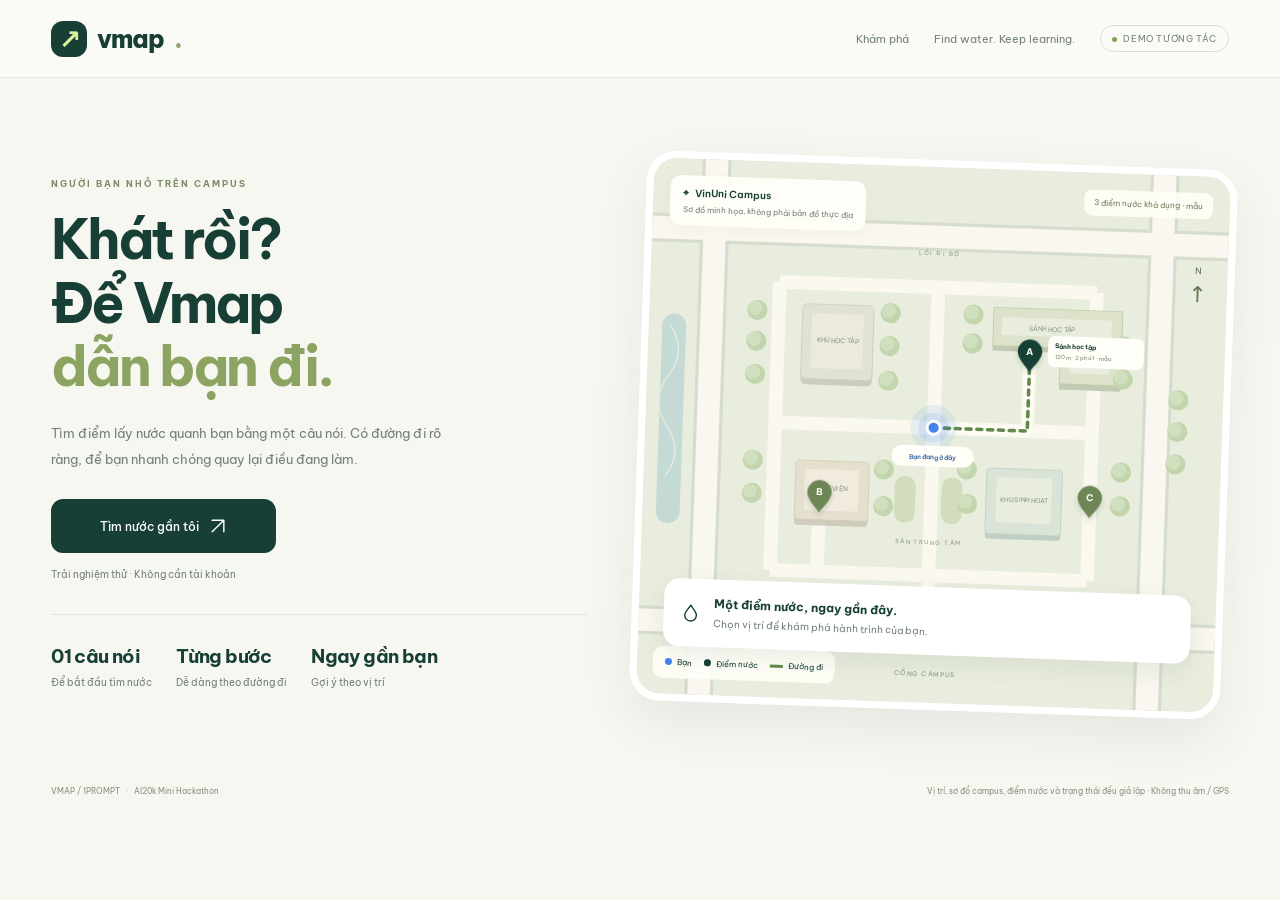
==== codebase/demo.html @ d0c67506 "feat: complete CP2 interactive flow and design principles" ====
<!doctype html>
<html lang="vi">
<head>
  <meta charset="utf-8">
  <meta name="viewport" content="width=device-width,initial-scale=1">
  <meta name="theme-color" content="#163f35">
  <title>Vmap · Một ngụm nước, tiếp hành trình</title>
  <link rel="stylesheet" href="demo.css">
  <script src="demo.js" defer></script>
</head>
<body><div id="app"></div><noscript>Hãy bật JavaScript để trải nghiệm demo Vmap.</noscript></body>
</html>
---- codebase/demo.css ----
@import url('https://fonts.googleapis.com/css2?family=Be+Vietnam+Pro:wght@400;500;600;700;800&display=swap');
:root{--ink:#173f35;--soft:#728078;--lime:#daee9b;--paper:#f6f7f1;--line:#e1e7dc;--blue:#4285ed}*{box-sizing:border-box}body{margin:0;background:var(--paper);color:var(--ink);font-family:'Be Vietnam Pro',system-ui,sans-serif;font-size:13px}button,input,select{font:inherit}button,a,input,select{-webkit-tap-highlight-color:transparent}button{cursor:pointer}button:disabled{cursor:default;opacity:.5}button:focus-visible,a:focus-visible,input:focus-visible,select:focus-visible,[tabindex]:focus-visible{outline:3px solid var(--blue);outline-offset:4px}button{color:inherit}a{color:inherit;text-decoration:none}svg{vertical-align:middle}.icon{width:20px;height:20px;flex-shrink:0}.topbar{height:78px;padding:0 4%;display:flex;align-items:center;justify-content:space-between;border-bottom:1px solid var(--line);background:#fafbf6}.brand{display:flex;align-items:center;gap:10px;font-size:25px;font-weight:800;letter-spacing:-1px}.brand-mark{width:36px;height:36px;border-radius:12px;background:var(--ink);color:var(--lime);display:grid;place-items:center;font-size:27px}.topnav{display:flex;align-items:center;gap:25px;font-size:11px;color:var(--soft)}.topnav a.active{color:var(--ink);font-weight:700}.demo-badge{border:1px solid #d8dfcb;border-radius:30px;padding:7px 11px;font-size:9px;letter-spacing:.6px;white-space:nowrap}.demo-badge:before{content:'';width:5px;height:5px;border-radius:100%;display:inline-block;background:#81a354;margin-right:6px}.page{max-width:1440px;margin:auto;padding:27px 4% 18px}.heading-row{display:flex;justify-content:space-between;align-items:center;margin:0 0 23px;gap:20px}.eyebrow{font-size:9px;letter-spacing:2px;font-weight:700;color:#7b8c66;margin-bottom:9px}h1{font-size:29px;letter-spacing:-1.2px;margin:0 0 8px;line-height:1.3}h2{font-size:20px;letter-spacing:-.6px;margin:0 0 12px}h3{font-size:15px;letter-spacing:-.3px;margin:0 0 7px}p{line-height:1.8}.muted{color:var(--soft)}.small{font-size:11px}.tiny{font-size:10px}.heading-row p{margin:0;color:var(--soft);font-size:11px}.steps{display:flex;align-items:center;gap:9px;font-size:9px;color:#859080}.steps span{display:flex;align-items:center;gap:5px}.steps b{width:23px;height:23px;border-radius:50%;background:#e9eee1;display:grid;place-items:center;font-size:10px}.steps .current{color:var(--ink);font-weight:600}.steps .current b{background:var(--ink);color:var(--lime)}.steps i{width:16px;height:1px;background:#d8dfd0}.workspace{display:grid;grid-template-columns:355px minmax(0,1fr);gap:22px;align-items:start}.sidebar{display:flex;flex-direction:column;gap:14px}.card{border:1px solid var(--line);border-radius:19px;background:white;padding:21px}.kicker{font-size:9px;font-weight:700;letter-spacing:1.1px;color:var(--soft)}.position{display:flex;align-items:center;gap:12px}.position .loc-symbol{width:38px;height:38px;background:#edf3fc;color:var(--blue);border-radius:11px;display:grid;place-items:center}.position strong{display:block;font-size:12px}.position small{display:block;margin-top:5px;color:var(--soft);font-size:10px}.text-button{border:0;background:transparent;padding:5px 0;font-size:11px;text-decoration:underline;text-underline-offset:3px}.position .text-button{margin-left:auto}.button{border:0;background:var(--ink);color:white;border-radius:12px;padding:14px 17px;font-weight:500;font-size:12px;display:flex;justify-content:center;align-items:center;gap:9px;min-height:46px}.button.full{width:100%}.button.lime{background:var(--lime);color:var(--ink)}.button.secondary{background:#edf1e5;color:var(--ink)}.button.outline{background:transparent;color:var(--ink);border:1px solid #dce4d2}.button.danger{background:#f8eee4;color:#875b32}.row{display:flex;align-items:center;gap:10px}.spread{justify-content:space-between}.stack{display:grid;gap:10px}.mt{margin-top:16px}.chips{display:flex;gap:7px;flex-wrap:wrap}.chip{border:1px solid var(--line);border-radius:30px;padding:8px 11px;background:#fff;font-size:10px}.chip.active{background:var(--ink);color:#fff;border-color:var(--ink)}.pill{font-size:9px;padding:6px 8px;border-radius:6px;background:#eff4e5;color:#68804f;white-space:nowrap}.pill.amber{background:#faf0df;color:#9b7236}.search-card{background:var(--ink);color:white;border:0}.search-card .kicker{color:#b2c5b7}.search-card h2{font-size:23px;line-height:1.45;margin:11px 0 8px}.search-card p{color:#c1d0c5;font-size:11px}.query-form{display:flex;background:#fff;border-radius:11px;overflow:hidden;margin-top:17px;padding:4px}.query-form input{width:100%;min-width:0;border:0;padding:9px;color:var(--ink);background:white;font-size:11px}.query-form button{border:0;border-radius:8px;width:36px;background:var(--lime);flex-shrink:0}.mic{width:44px;height:44px;background:var(--lime);color:var(--ink);border:0;border-radius:50%;display:grid;place-items:center;flex-shrink:0}.mic-caption{font-size:10px;color:#e4eddf}.mic-caption small{display:block;margin-top:5px;font-size:9px;color:#afc5b3}.quick-query{border:1px solid #547261;background:transparent;color:#e2eadf;font-size:9px;padding:7px 9px;border-radius:20px}.place-option{display:flex;align-items:center;gap:11px;padding:13px;border:1px solid var(--line);border-radius:12px;background:#fff;width:100%;text-align:left}.place-option.selected{border-color:#6f8b52;background:#f3f7e9}.place-option strong{display:block;font-size:11px}.place-option small{display:block;font-size:9px;color:var(--soft);margin-top:5px}.place-option .radio{width:16px;height:16px;border:1px solid #c4cdbc;border-radius:50%;margin-left:auto;flex-shrink:0}.place-option.selected .radio{border:5px solid var(--ink)}.notice{border-radius:11px;background:#f6f4e9;color:#8b7953;padding:12px;font-size:10px;line-height:1.8}.location-select{width:100%;border:1px solid var(--line);background:#fff;padding:12px;border-radius:10px;color:var(--ink)}.field-label{display:block;font-size:10px;font-weight:600;margin:14px 0 7px}.water-card{padding:15px;border:1px solid var(--line);border-radius:14px;background:white;transition:border-color .2s,transform .2s}.water-card.selected{border:1.5px solid #7f9c62;background:#fcfef7}.water-card:hover{transform:translateY(-1px)}.water-card button.card-open{background:none;border:0;text-align:left;padding:0;width:100%;color:inherit}.water-card h3{font-size:13px;margin-top:10px}.water-card p{font-size:10px;color:var(--soft);margin:6px 0 11px}.water-card .distance{font-size:18px;font-weight:700;letter-spacing:-.5px}.water-card .distance small{font-size:10px;font-weight:400}.water-card .number{height:24px;width:24px;display:grid;place-items:center;border-radius:8px;background:#ecf2df;font-size:11px;font-weight:700}.result-list{display:grid;gap:10px}.back{border:0;background:none;display:flex;gap:6px;align-items:center;padding:0;margin-bottom:15px;font-size:10px}.map-shell{position:sticky;top:20px;height:660px;border:1px solid #dbe2d3;border-radius:21px;background:#e9eddf;overflow:hidden}.map-shell svg.campus-map{height:100%;width:100%;display:block}.campus-map text{font-family:'Be Vietnam Pro',system-ui,sans-serif;pointer-events:none}.map-overlay-top{position:absolute;top:17px;left:17px;right:17px;display:flex;align-items:start;justify-content:space-between;gap:12px;pointer-events:none}.map-label{padding:11px 13px;border-radius:11px;background:#fffef8f5;box-shadow:0 3px 13px #2b472b09;font-size:10px;font-weight:600}.map-label small{display:block;font-size:8px;font-weight:400;color:var(--soft);margin-top:5px}.map-tag{padding:8px 10px;border-radius:8px;background:#fffef8e8;font-size:8px;color:#6d7f5a}.map-bottom{position:absolute;bottom:16px;left:16px;right:16px;display:flex;align-items:end;justify-content:space-between;gap:10px}.legend{display:flex;gap:12px;padding:11px 12px;border-radius:10px;background:#fffef8eb;font-size:8px}.legend i{display:inline-block;height:7px;width:7px;border-radius:50%;background:var(--blue);margin-right:5px}.legend i.green{background:var(--ink)}.legend i.line{width:13px;height:3px;border-radius:0;background:#628946;vertical-align:middle}.map-controls{display:grid;gap:5px}.map-controls button{background:#fffef8;border:0;border-radius:8px;width:35px;height:35px;font-size:19px;box-shadow:0 2px 9px #203c2510}.compass{position:absolute;top:89px;right:20px;font-size:9px;display:grid;gap:4px;place-items:center;color:#657755}.compass span{font-size:22px}.map-tip{position:absolute;bottom:75px;left:50%;transform:translateX(-50%);background:var(--ink);color:white;border-radius:20px;padding:10px 15px;font-size:10px;white-space:nowrap;box-shadow:0 5px 14px #173f3520}.map-pin{cursor:pointer}.map-pin:hover .pin-body,.map-pin:focus .pin-body{fill:#628346}.route-line{stroke-dasharray:7 8;animation:flow 2s linear infinite}@keyframes flow{to{stroke-dashoffset:-30}}.detail-art{height:145px;border-radius:12px;overflow:hidden;background:#e9eddc;margin-bottom:16px}.detail-art svg{width:100%;height:100%}.detail-stats{display:grid;grid-template-columns:1fr 1fr;gap:10px;padding:16px 0;border-bottom:1px solid var(--line);margin-bottom:15px}.detail-stats strong{font-size:24px;letter-spacing:-1px}.detail-stats small{display:block;font-size:9px;color:var(--soft);margin-top:4px}.detail-stats span{font-size:11px;font-weight:400}.info-line{font-size:10px;display:flex;gap:9px;align-items:center;margin:11px 0;color:var(--soft)}.info-line .icon{width:16px;height:16px}.instruction{background:var(--ink);color:white;padding:22px;border-radius:17px;display:flex;align-items:center;gap:14px}.instruction .arrow{font-size:35px;color:var(--lime)}.instruction strong{font-size:17px;display:block;margin-bottom:7px;line-height:1.4}.instruction small{font-size:10px;color:#bfcebc}.progress-bar{height:5px;background:#e6ecdD;border-radius:5px;overflow:hidden;margin:17px 0}.progress-bar div{height:100%;background:#789952;transition:width .4s}.walk-step{display:flex;gap:10px;padding:12px 0;font-size:10px;line-height:1.7;color:var(--soft);border-bottom:1px solid #edf0e7}.walk-step b{display:grid;place-items:center;border-radius:50%;background:#eef2e6;width:23px;height:23px;flex-shrink:0;font-size:10px}.walk-step.active{color:var(--ink);font-weight:600}.walk-step.active b{background:var(--ink);color:var(--lime)}.walk-step.done b{background:#ddeaC9}.success{display:grid;place-items:center;text-align:center;padding:12px 0 20px}.success-icon{width:69px;height:69px;background:#e8f1d3;border-radius:50%;display:grid;place-items:center;font-size:35px;margin:7px 0 18px}.success h2{font-size:24px}.success p{font-size:11px;color:var(--soft);margin:0}.rating{display:flex;gap:8px;justify-content:center;margin:16px 0}.rating button{border:1px solid var(--line);border-radius:9px;background:#fff;width:39px;height:39px;font-size:22px;color:#c3cbb8}.rating button.chosen{background:#f3f6df;color:#839644;border-color:#b8cc85}.footer{display:flex;justify-content:space-between;gap:20px;margin-top:19px;font-size:8px;color:#85917e;line-height:1.8}.hero{display:grid;grid-template-columns:1fr 1.1fr;gap:50px;align-items:center;min-height:660px;padding:28px 0}.hero h1{font-size:clamp(40px,4.3vw,64px);letter-spacing:-2.8px;line-height:1.15;margin:19px 0 22px}.hero h1 em{font-style:normal;color:#8ca361}.hero p{font-size:13px;color:var(--soft);max-width:390px;line-height:2}.hero .button{width:max-content;min-width:225px;padding:17px 23px;margin:27px 0 12px}.hero-map{height:550px;position:relative;transform:rotate(2deg);border-radius:30px;box-shadow:0 20px 50px #263b2815;border:7px solid white;overflow:hidden}.hero-map .map-shell{position:relative;top:0;height:100%;border:0;border-radius:23px}.hero-features{display:flex;gap:24px;margin-top:33px;padding-top:24px;border-top:1px solid var(--line);font-size:10px;line-height:1.8}.hero-features b{display:block;font-size:19px;color:var(--ink);letter-spacing:-.6px}.hero-float{position:absolute;bottom:48px;left:25px;right:25px;background:white;padding:17px;border-radius:16px;box-shadow:0 8px 25px #163f3515;display:flex;align-items:center;gap:13px}.hero-float strong{font-size:12px;display:block}.hero-float small{display:block;font-size:10px;color:var(--soft);margin-top:6px}.toast{position:fixed;bottom:25px;left:50%;transform:translateX(-50%);z-index:100;background:var(--ink);color:#fff;padding:14px 20px;box-shadow:0 8px 30px #163f3525;border-radius:13px;font-size:11px;max-width:90vw;text-align:center;line-height:1.7}.dialog-shade{position:fixed;inset:0;background:#142f2870;backdrop-filter:blur(5px);z-index:50;display:grid;place-items:center;padding:20px}.dialog{background:var(--paper);border-radius:24px;padding:29px;width:min(430px,100%);text-align:center;box-shadow:0 25px 90px #15332f30}.dialog .close{border:0;background:#e9ede2;border-radius:50%;width:29px;height:29px;float:right}.voice-orb{width:82px;height:82px;border-radius:50%;background:var(--ink);color:var(--lime);display:grid;place-items:center;margin:20px auto;box-shadow:0 0 0 12px #e7edda}.voice-orb .icon{width:29px;height:29px}.wave{height:32px;display:flex;gap:5px;align-items:center;justify-content:center;margin:22px 0}.wave i{height:12px;width:4px;border-radius:4px;background:#7f9b53;animation:wave .8s alternate infinite}.wave i:nth-child(2n){animation-delay:-.35s;height:25px}.wave i:nth-child(3n){animation-delay:-.6s;height:19px}@keyframes wave{to{height:6px}}.dialog p{font-size:12px;color:var(--soft)}.dialog-actions{display:grid;gap:9px;margin-top:21px}.loading{display:grid;place-items:center;min-height:250px;text-align:center}.spinner{width:32px;height:32px;border:3px solid #dfe8d4;border-top-color:var(--ink);border-radius:50%;animation:spin .7s linear infinite;margin:0 auto 20px}@keyframes spin{to{transform:rotate(360deg)}}.report-label{display:flex;gap:9px;align-items:center;padding:13px;border:1px solid var(--line);border-radius:10px;font-size:11px;text-align:left;background:white}.report-label input{accent-color:var(--ink)}
@media(min-width:1550px){.page{padding-top:38px}.map-shell{height:720px}.hero{min-height:730px}.hero-map{height:610px}}
@media(max-width:1000px){.workspace{grid-template-columns:310px minmax(0,1fr);gap:15px}.steps{display:none}.topnav{gap:15px}.map-tag{display:none}.hero{gap:25px}.hero h1{font-size:43px}.hero-features{gap:15px}.legend{gap:7px;font-size:7px}}
@media(max-width:700px){.topbar{height:65px;padding:0 18px}.brand{font-size:23px}.brand-mark{width:32px;height:32px}.topnav{gap:10px}.topnav .desktop{display:none}.topnav a{font-size:10px}.demo-badge{font-size:8px;padding:6px 8px}.page{padding:23px 16px 16px}.heading-row{margin-bottom:17px}.heading-row h1{font-size:25px}.heading-row p{font-size:10px}.heading-row .eyebrow{font-size:8px}.workspace{display:flex;flex-direction:column;gap:16px}.sidebar{width:100%;order:2;gap:13px}.map-shell{position:relative;top:0;width:100%;height:340px;order:1;border-radius:17px}.screen-location .map-shell{height:320px}.screen-search .map-shell{height:310px}.screen-results .map-shell{height:310px}.screen-navigate .map-shell{height:350px}.card{padding:19px;border-radius:16px}.map-overlay-top{top:12px;left:12px;right:12px}.map-label{font-size:9px;padding:9px 11px}.map-label small{font-size:7px}.map-bottom{left:12px;right:12px;bottom:12px}.map-controls{display:flex}.map-controls button{height:30px;width:30px;font-size:17px}.legend{font-size:7px;gap:8px;padding:9px}.compass{top:72px;right:16px}.map-tip{font-size:9px;bottom:53px;max-width:95%;white-space:normal;text-align:center;width:max-content}.footer{display:block;font-size:8px}.footer span{display:block;margin-top:7px}.hero{display:flex;flex-direction:column;gap:20px;min-height:0;padding:9px 0}.hero-copy{width:100%}.hero h1{font-size:44px;letter-spacing:-2px;margin:14px 0 17px}.hero p{font-size:12px;margin-bottom:10px}.hero .button{width:100%;margin:21px 0 10px}.hero-features{margin-top:20px;padding-top:17px;justify-content:space-between}.hero-features b{font-size:17px}.hero-map{width:100%;height:360px;transform:none;border-width:5px;border-radius:22px;margin-top:12px}.hero-float{bottom:49px;left:15px;right:15px;padding:13px}.hero-float strong{font-size:11px}.hero-float small{font-size:9px}.detail-art{height:170px}.toast{bottom:15px;width:max-content}.instruction{padding:19px}.dialog{padding:23px}.result-list{gap:12px}.water-card{padding:17px}}
@media(prefers-reduced-motion:reduce){*,*::before,*::after{animation:none!important;scroll-behavior:auto!important;transition:none!important}}
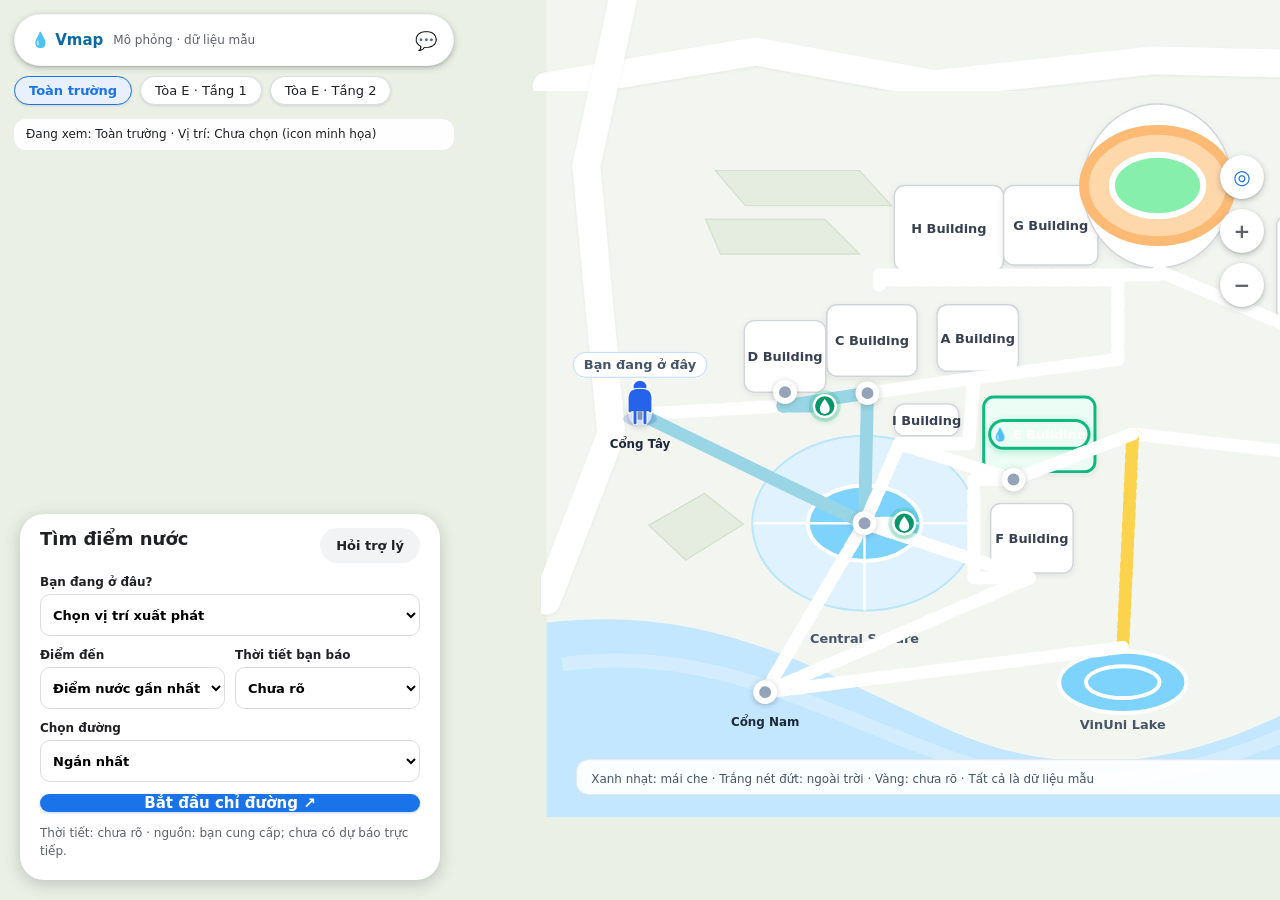
==== commit f365ed57: "feat: connect Vmap agent to 9router live provider" ====
--- a/codebase/demo.html
+++ b/codebase/demo.html
@@ -5,8 +5,10 @@
   <meta name="viewport" content="width=device-width,initial-scale=1">
   <meta name="theme-color" content="#163f35">
   <title>Vmap · Một ngụm nước, tiếp hành trình</title>
-  <link rel="stylesheet" href="demo.css">
-  <script src="demo.js" defer></script>
+  <link rel="stylesheet" href="campus.css">
+  <script src="navigation.js" defer></script>
+  <script src="campus-map.js" defer></script>
+  <script src="campus-app.js" defer></script>
 </head>
 <body><div id="app"></div><noscript>Hãy bật JavaScript để trải nghiệm demo Vmap.</noscript></body>
 </html>
--- a/codebase/campus.css
+++ b/codebase/campus.css
@@ -0,0 +1,720 @@
+/* Google Maps Style UI for Vmap */
+:root {
+  --g-blue: #1a73e8;
+  --g-blue-hover: #174ea6;
+  --g-blue-light: #e8f0fe;
+  --g-green: #137333;
+  --g-green-light: #e6f4ea;
+  --g-red: #ea4335;
+  --g-yellow: #fbbc04;
+  --g-surface: #ffffff;
+  --g-text: #202124;
+  --g-muted: #5f6368;
+  --g-border: #dadce0;
+  --g-shadow: 0 2px 6px rgba(60,64,67,0.3), 0 1px 2px rgba(60,64,67,0.15);
+  --g-shadow-lg: 0 4px 16px rgba(60,64,67,0.25);
+  font-family: 'Google Sans', Roboto, system-ui, -apple-system, sans-serif;
+  color: var(--g-text);
+  -webkit-font-smoothing: antialiased;
+}
+
+* {
+  box-sizing: border-box;
+  margin: 0;
+  padding: 0;
+}
+
+body {
+  height: 100vh;
+  width: 100vw;
+  overflow: hidden;
+  background: #eaf0e6;
+}
+
+button, input, select {
+  font: inherit;
+}
+
+button {
+  cursor: pointer;
+}
+
+button:focus-visible, input:focus-visible, select:focus-visible, [tabindex]:focus-visible {
+  outline: 2px solid var(--g-blue);
+  outline-offset: 2px;
+}
+
+/* APP CONTAINER */
+.gmaps-container {
+  position: relative;
+  width: 100vw;
+  height: 100vh;
+  overflow: hidden;
+}
+
+/* MAP VIEWPORT */
+.gmaps-viewport {
+  width: 100%;
+  height: 100%;
+  overflow: auto;
+  touch-action: pan-x pan-y;
+  scrollbar-width: none;
+  display: flex;
+  align-items: center;
+  justify-content: center;
+}
+
+.gmaps-viewport::-webkit-scrollbar {
+  display: none;
+}
+
+.map-canvas {
+  width: 100%;
+  height: 100%;
+  min-width: 100%;
+  min-height: 100%;
+  display: flex;
+  align-items: center;
+  justify-content: center;
+}
+
+.campus-map {
+  width: 100%;
+  height: 100%;
+  max-width: 100%;
+  max-height: 100%;
+  object-fit: contain;
+  display: block;
+}
+
+/* TOP FLOATING SEARCH & CHIPS BAR (GOOGLE MAPS STYLE) */
+.gmaps-top-overlay {
+  position: absolute;
+  top: 14px;
+  left: 14px;
+  right: 14px;
+  max-width: 440px;
+  display: flex;
+  flex-direction: column;
+  gap: 10px;
+  z-index: 25;
+  pointer-events: none;
+}
+
+.gmaps-top-overlay > * {
+  pointer-events: auto;
+}
+
+/* SEARCH BAR */
+.gmaps-search-bar {
+  background: var(--g-surface);
+  border-radius: 28px;
+  height: 52px;
+  display: flex;
+  align-items: center;
+  padding: 0 8px 0 16px;
+  box-shadow: var(--g-shadow);
+  border: 1px solid rgba(0,0,0,0.04);
+  gap: 10px;
+}
+
+.search-brand {
+  display: flex;
+  align-items: center;
+  gap: 6px;
+  font-weight: 700;
+  font-size: 15px;
+  color: #0b69a3;
+  flex-shrink: 0;
+}
+
+.search-select-wrap {
+  flex: 1;
+  position: relative;
+}
+
+.search-select {
+  width: 100%;
+  border: none;
+  background: transparent;
+  font-size: 14px;
+  font-weight: 500;
+  color: var(--g-text);
+  outline: none;
+  cursor: pointer;
+  padding-right: 18px;
+  text-overflow: ellipsis;
+  white-space: nowrap;
+  overflow: hidden;
+}
+
+.search-icon-btn {
+  width: 38px;
+  height: 38px;
+  border-radius: 50%;
+  border: none;
+  background: transparent;
+  display: grid;
+  place-items: center;
+  font-size: 18px;
+  color: var(--g-muted);
+  transition: background 0.15s;
+  flex-shrink: 0;
+}
+
+.search-icon-btn:hover {
+  background: #f1f3f4;
+}
+
+.search-icon-btn.active {
+  background: var(--g-blue-light);
+  color: var(--g-blue);
+}
+
+/* CHIPS BAR (PILLS) */
+.gmaps-chips-bar {
+  display: flex;
+  gap: 8px;
+  overflow-x: auto;
+  scrollbar-width: none;
+  padding-bottom: 4px;
+}
+
+.gmaps-chips-bar::-webkit-scrollbar {
+  display: none;
+}
+
+.g-chip {
+  background: var(--g-surface);
+  border: 1px solid var(--g-border);
+  border-radius: 20px;
+  padding: 6px 14px;
+  font-size: 13px;
+  font-weight: 500;
+  color: var(--g-text);
+  box-shadow: 0 1px 3px rgba(60,64,67,0.15);
+  white-space: nowrap;
+  display: flex;
+  align-items: center;
+  gap: 6px;
+  transition: all 0.15s;
+}
+
+.g-chip:hover {
+  background: #f8f9fa;
+}
+
+.g-chip.active {
+  background: var(--g-blue-light);
+  border-color: var(--g-blue);
+  color: var(--g-blue);
+  font-weight: 600;
+}
+
+.g-chip.warning {
+  color: #b06000;
+}
+
+.g-chip.warning:hover {
+  background: #fef7e0;
+}
+
+/* TURN-BY-TURN GREEN NAVIGATION BANNER (GOOGLE MAPS) */
+.gmaps-nav-banner {
+  position: absolute;
+  top: 14px;
+  left: 14px;
+  right: 14px;
+  max-width: 500px;
+  background: var(--g-green);
+  color: #ffffff;
+  border-radius: 18px;
+  box-shadow: var(--g-shadow-lg);
+  padding: 16px 18px;
+  display: flex;
+  align-items: center;
+  gap: 14px;
+  z-index: 30;
+  animation: slideDown 0.25s ease-out;
+}
+
+@keyframes slideDown {
+  from { transform: translateY(-20px); opacity: 0; }
+  to { transform: translateY(0); opacity: 1; }
+}
+
+.nav-banner-icon {
+  font-size: 28px;
+  width: 44px;
+  height: 44px;
+  background: rgba(255,255,255,0.15);
+  border-radius: 50%;
+  display: grid;
+  place-items: center;
+  flex-shrink: 0;
+}
+
+.nav-banner-info {
+  flex: 1;
+}
+
+.nav-banner-step {
+  font-size: 11px;
+  text-transform: uppercase;
+  letter-spacing: 0.8px;
+  opacity: 0.9;
+  font-weight: 600;
+}
+
+.nav-banner-text {
+  font-size: 15px;
+  font-weight: 700;
+  line-height: 1.35;
+  margin-top: 2px;
+}
+
+.nav-banner-close {
+  background: rgba(255,255,255,0.2);
+  border: none;
+  color: #ffffff;
+  width: 32px;
+  height: 32px;
+  border-radius: 50%;
+  display: grid;
+  place-items: center;
+  font-size: 14px;
+  flex-shrink: 0;
+}
+
+.nav-banner-close:hover {
+  background: rgba(255,255,255,0.3);
+}
+
+/* FLOATING ACTION BUTTONS (RIGHT SIDE) */
+.gmaps-fabs {
+  position: absolute;
+  right: 16px;
+  bottom: 120px;
+  display: flex;
+  flex-direction: column;
+  gap: 10px;
+  z-index: 20;
+}
+
+.g-fab {
+  width: 44px;
+  height: 44px;
+  border-radius: 50%;
+  background: var(--g-surface);
+  border: none;
+  box-shadow: var(--g-shadow);
+  color: var(--g-muted);
+  font-size: 20px;
+  font-weight: 600;
+  display: grid;
+  place-items: center;
+  transition: background 0.15s, transform 0.1s;
+}
+
+.g-fab:hover {
+  background: #f8f9fa;
+  color: var(--g-text);
+  transform: scale(1.05);
+}
+
+.g-fab.primary {
+  color: var(--g-blue);
+}
+
+/* GOOGLE MAPS BOTTOM SHEET / INFO CARD */
+.gmaps-bottom-sheet {
+  position: absolute;
+  bottom: 0;
+  left: 0;
+  right: 0;
+  background: var(--g-surface);
+  border-radius: 24px 24px 0 0;
+  box-shadow: 0 -2px 14px rgba(60,64,67,0.18);
+  padding: 14px 20px 20px;
+  z-index: 25;
+  max-width: 500px;
+  margin: 0 auto;
+  transition: transform 0.25s ease;
+}
+
+.sheet-handle {
+  width: 36px;
+  height: 4px;
+  background: #dadce0;
+  border-radius: 2px;
+  margin: 0 auto 12px;
+}
+
+.sheet-content {
+  display: flex;
+  flex-direction: column;
+  gap: 12px;
+}
+
+.place-title-row {
+  display: flex;
+  justify-content: space-between;
+  align-items: flex-start;
+}
+
+.place-name {
+  font-size: 18px;
+  font-weight: 700;
+  color: var(--g-text);
+}
+
+.place-meta {
+  font-size: 13px;
+  color: var(--g-muted);
+  margin-top: 3px;
+  display: flex;
+  align-items: center;
+  gap: 6px;
+}
+
+.place-badge-green {
+  color: var(--g-green);
+  font-weight: 600;
+}
+
+.place-tags {
+  display: flex;
+  gap: 6px;
+  flex-wrap: wrap;
+}
+
+.place-tag {
+  background: #f1f3f4;
+  color: var(--g-muted);
+  font-size: 12px;
+  font-weight: 500;
+  padding: 4px 10px;
+  border-radius: 14px;
+}
+
+/* BUTTONS */
+.g-btn-row {
+  display: flex;
+  gap: 10px;
+  align-items: center;
+}
+
+.g-primary-btn {
+  flex: 1;
+  height: 48px;
+  background: var(--g-blue);
+  color: #ffffff;
+  border: none;
+  border-radius: 24px;
+  font-size: 15px;
+  font-weight: 600;
+  display: flex;
+  align-items: center;
+  justify-content: center;
+  gap: 8px;
+  box-shadow: 0 1px 3px rgba(26,115,232,0.3);
+  transition: background 0.15s, transform 0.1s;
+}
+
+.g-primary-btn:hover:not(:disabled) {
+  background: var(--g-blue-hover);
+}
+
+.g-primary-btn:active:not(:disabled) {
+  transform: scale(0.99);
+}
+
+.g-primary-btn:disabled {
+  background: #dadce0;
+  color: #80868b;
+  cursor: not-allowed;
+  box-shadow: none;
+}
+
+.g-primary-btn.navigating {
+  background: var(--g-green);
+}
+
+.g-primary-btn.navigating:hover:not(:disabled) {
+  background: #0d5224;
+}
+
+.g-icon-circle-btn {
+  width: 48px;
+  height: 48px;
+  border-radius: 50%;
+  border: 1px solid var(--g-border);
+  background: #ffffff;
+  color: var(--g-blue);
+  font-size: 20px;
+  display: grid;
+  place-items: center;
+  flex-shrink: 0;
+  transition: background 0.15s;
+}
+
+.g-icon-circle-btn:hover {
+  background: var(--g-blue-light);
+}
+
+.g-secondary-btn {
+  padding: 10px 16px;
+  background: #f1f3f4;
+  border: none;
+  border-radius: 18px;
+  font-size: 13px;
+  font-weight: 600;
+  color: var(--g-text);
+  transition: background 0.15s;
+}
+
+.g-secondary-btn:hover {
+  background: #e8eaed;
+}
+
+/* NAVIGATION PROGRESS */
+.g-progress-bar {
+  height: 4px;
+  background: #e8eaed;
+  border-radius: 2px;
+  overflow: hidden;
+  margin-top: 4px;
+}
+
+.g-progress-bar span {
+  display: block;
+  height: 100%;
+  background: var(--g-green);
+  transition: width 0.3s ease;
+}
+
+/* AI ASSISTANT / VOICE CHAT MODAL (GOOGLE ASSISTANT STYLE) */
+.assistant-backdrop {
+  position: absolute;
+  inset: 0;
+  background: rgba(32,33,36,0.4);
+  backdrop-filter: blur(4px);
+  -webkit-backdrop-filter: blur(4px);
+  z-index: 40;
+  display: flex;
+  align-items: flex-end;
+  justify-content: center;
+  animation: fadeIn 0.2s ease;
+}
+
+@keyframes fadeIn {
+  from { opacity: 0; }
+  to { opacity: 1; }
+}
+
+.assistant-drawer {
+  background: #ffffff;
+  width: 100%;
+  max-width: 520px;
+  border-radius: 28px 28px 0 0;
+  padding: 20px;
+  box-shadow: 0 -4px 24px rgba(0,0,0,0.2);
+  display: flex;
+  flex-direction: column;
+  gap: 14px;
+  max-height: 85vh;
+  overflow-y: auto;
+  animation: slideUp 0.25s cubic-bezier(0.16, 1, 0.3, 1);
+}
+
+@keyframes slideUp {
+  from { transform: translateY(100%); }
+  to { transform: translateY(0); }
+}
+
+.assistant-header {
+  display: flex;
+  align-items: center;
+  justify-content: space-between;
+}
+
+.assistant-logo {
+  display: flex;
+  align-items: center;
+  gap: 8px;
+  font-weight: 700;
+  font-size: 16px;
+  color: var(--g-text);
+}
+
+.assistant-dots {
+  display: flex;
+  gap: 4px;
+}
+
+.assistant-dots span {
+  width: 8px;
+  height: 8px;
+  border-radius: 50%;
+}
+.dot-b { background: #4285F4; }
+.dot-r { background: #EA4335; }
+.dot-y { background: #FBBC05; }
+.dot-g { background: #34A853; }
+
+.assistant-close-btn {
+  background: transparent;
+  border: none;
+  font-size: 20px;
+  color: var(--g-muted);
+  width: 32px;
+  height: 32px;
+  border-radius: 50%;
+  display: grid;
+  place-items: center;
+}
+
+.assistant-close-btn:hover {
+  background: #f1f3f4;
+}
+
+.assistant-dialog-body {
+  display: flex;
+  flex-direction: column;
+  gap: 12px;
+}
+
+.assistant-bubble {
+  background: #f8f9fa;
+  border-radius: 18px;
+  padding: 14px 16px;
+  font-size: 14px;
+  line-height: 1.5;
+  color: var(--g-text);
+  border: 1px solid #edf0f2;
+}
+
+.assistant-bubble.user {
+  background: var(--g-blue-light);
+  color: var(--g-blue-hover);
+  align-self: flex-end;
+  border-radius: 18px 18px 4px 18px;
+  font-weight: 500;
+}
+
+.assistant-form {
+  display: flex;
+  gap: 8px;
+  margin-top: 4px;
+}
+
+.assistant-input {
+  flex: 1;
+  height: 46px;
+  border: 1px solid var(--g-border);
+  border-radius: 24px;
+  padding: 0 16px;
+  font-size: 14px;
+  outline: none;
+}
+
+.assistant-input:focus {
+  border-color: var(--g-blue);
+  box-shadow: 0 0 0 2px var(--g-blue-light);
+}
+
+.assistant-submit-btn {
+  height: 46px;
+  padding: 0 20px;
+  background: var(--g-blue);
+  color: #ffffff;
+  border: none;
+  border-radius: 24px;
+  font-weight: 600;
+  font-size: 14px;
+}
+
+.assistant-suggestions {
+  display: flex;
+  gap: 8px;
+  flex-wrap: wrap;
+}
+
+.sugg-chip {
+  background: #ffffff;
+  border: 1px solid var(--g-border);
+  border-radius: 16px;
+  padding: 6px 12px;
+  font-size: 12px;
+  color: var(--g-text);
+  font-weight: 500;
+}
+
+.sugg-chip:hover {
+  background: #f1f3f4;
+  border-color: #c6c9cc;
+}
+
+.status-alert {
+  font-size: 13px;
+  color: #b06000;
+  background: #fef7e0;
+  padding: 10px 14px;
+  border-radius: 12px;
+  line-height: 1.4;
+}
+
+.hidden {
+  display: none !important;
+}
+
+/* Route controls keep the map visible on narrow screens. */
+.gmaps-container { height: 100dvh; }
+.gmaps-viewport { display: block; }
+.map-canvas { display: block; }
+.gmaps-bottom-sheet { max-height: 58dvh; overflow-y: auto; overscroll-behavior: contain; }
+.gmaps-fabs { bottom: auto; top: 155px; }
+.simulation-label, .provider-label, .weather-source, .control-help, .route-evidence { font-size: 12px; line-height: 1.5; color: var(--g-muted); }
+.simulation-label { flex: 1; }
+.view-caption { background: #ffffffed; padding: 7px 12px; border-radius: 12px; font-size: 12px; line-height: 1.4; }
+.field-label { display: flex; flex-direction: column; gap: 5px; font-size: 12px; font-weight: 600; }
+.trip-select { width: 100%; min-width: 0; min-height: 42px; padding: 8px; border: 1px solid var(--g-border); border-radius: 10px; background: #fff; font-size: 13px; }
+.trip-grid { display: grid; grid-template-columns: 1fr 1fr; gap: 10px; }
+.checkbox-label { display: flex; gap: 8px; align-items: center; font-size: 13px; min-height: 36px; }
+.checkbox-label input { width: 18px; height: 18px; }
+.next-instruction { font-size: 15px; line-height: 1.5; color: #14532d; }
+.movement-button { min-height: 48px; touch-action: none; user-select: none; -webkit-user-select: none; }
+button:disabled { cursor: not-allowed; opacity: .6; }
+.inline-notice, .confirmation-box { padding: 10px; background: #fff7db; border-radius: 10px; font-size: 13px; line-height: 1.5; }
+.confirmation-box .g-btn-row { margin-top: 8px; }
+.assistant-drawer { max-height: 88dvh; overflow: auto; padding-bottom: max(20px,env(safe-area-inset-bottom)); }
+.assistant-input { min-width: 0; }
+.trace-panel { font-size: 12px; }
+.trace-panel pre { max-height: 220px; overflow: auto; white-space: pre-wrap; overflow-wrap: anywhere; padding: 8px; background: #f3f5f7; }
+.sr-only { position: absolute; width: 1px; height: 1px; overflow: hidden; clip-path: inset(50%); }
+.boot-status { padding: 30px; line-height: 1.7; }
+@media (max-width: 680px) {
+  .gmaps-viewport { height: 50dvh; padding-top: 95px; }
+  .gmaps-bottom-sheet { padding: 10px 14px max(14px,env(safe-area-inset-bottom)); }
+  .sheet-content { gap: 8px; }
+  .place-name { font-size: 16px; }
+  .gmaps-top-overlay { top: 8px; left: 8px; right: 8px; gap: 5px; }
+  .gmaps-fabs { top: 150px; right: 8px; gap: 6px; }
+  .g-fab { width: 38px; height: 38px; }
+}
+@media (prefers-reduced-motion: reduce) { *, *::before, *::after { animation: none !important; transition: none !important; } }
+
+/* DESKTOP RESPONSIVE ADJUSTMENT */
+@media (min-width: 681px) {
+  .gmaps-bottom-sheet {
+    left: 20px;
+    right: auto;
+    bottom: 20px;
+    width: 420px;
+    border-radius: 24px;
+    box-shadow: var(--g-shadow-lg);
+  }
+  .sheet-handle {
+    display: none;
+  }
+}
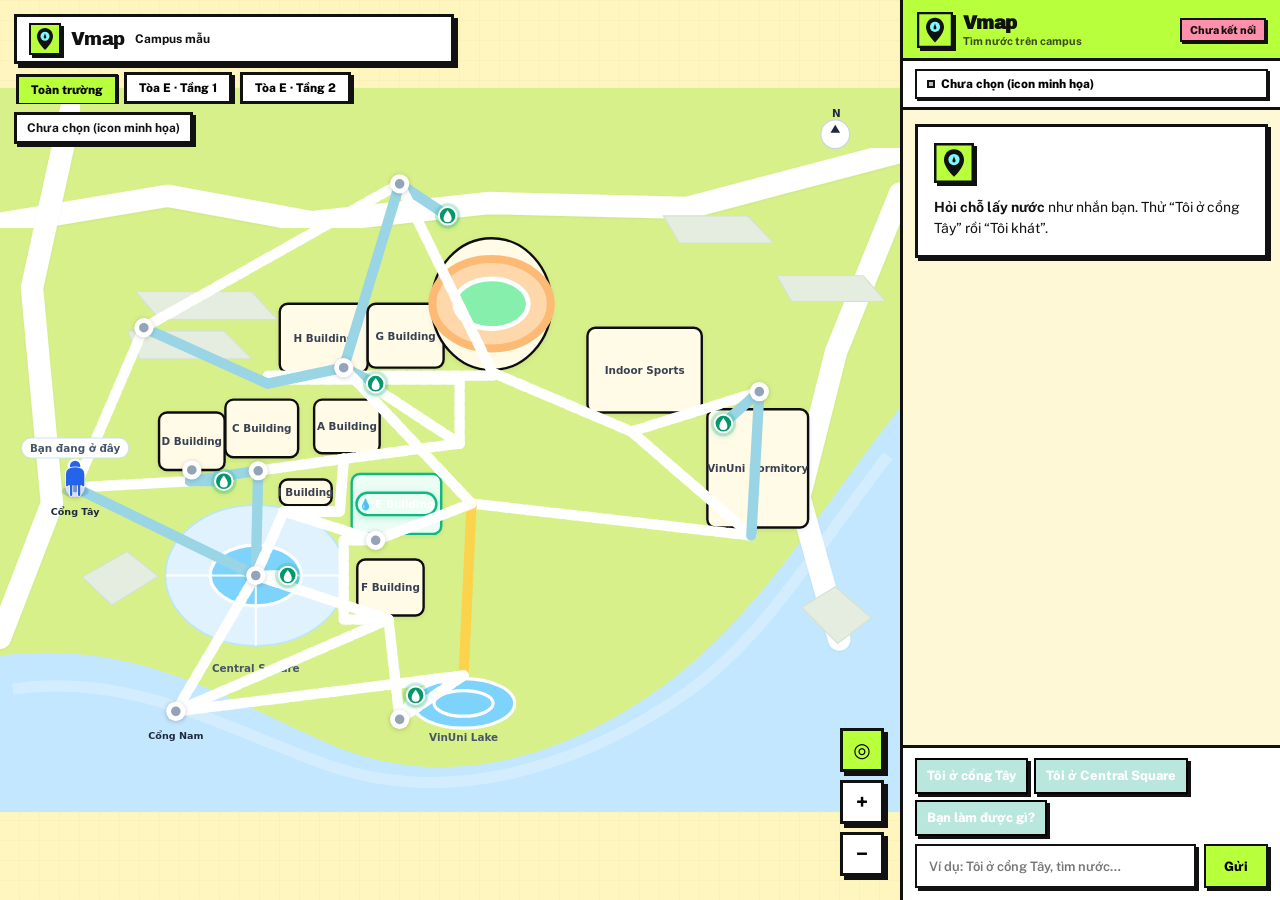
==== commit 6cd87fde: "Redesign Vmap UI in neobrutalism and make the campus chatbot actually usable. Co-authored-by: Cursor" ====
--- a/codebase/demo.html
+++ b/codebase/demo.html
@@ -3,12 +3,19 @@
 <head>
   <meta charset="utf-8">
   <meta name="viewport" content="width=device-width,initial-scale=1">
-  <meta name="theme-color" content="#163f35">
-  <title>Vmap · Một ngụm nước, tiếp hành trình</title>
+  <meta name="theme-color" content="#111111">
+  <link rel="icon" href="logo.svg" type="image/svg+xml">
+  <link rel="preconnect" href="https://fonts.googleapis.com">
+  <link rel="preconnect" href="https://fonts.gstatic.com" crossorigin>
+  <link href="https://fonts.googleapis.com/css2?family=Archivo+Black&family=Public+Sans:ital,wght@0,400;0,600;0,800;0,900;1,400&display=swap" rel="stylesheet">
+  <link rel="stylesheet" href="vendor/neobrutalism.css">
   <link rel="stylesheet" href="campus.css">
   <script src="navigation.js" defer></script>
   <script src="campus-map.js" defer></script>
   <script src="campus-app.js" defer></script>
 </head>
-<body><div id="app"></div><noscript>Hãy bật JavaScript để trải nghiệm demo Vmap.</noscript></body>
+<body>
+  <div id="app"></div>
+  <noscript>Hãy bật JavaScript để trải nghiệm demo Vmap.</noscript>
+</body>
 </html>
--- a/codebase/vendor/neobrutalism.css
+++ b/codebase/vendor/neobrutalism.css
@@ -0,0 +1 @@
+﻿*,*::before,*::after{box-sizing:border-box}html{font-family:Arial,sans-serif}.nb-button.default{display:inline-block;padding:.5em 1em;background-color:#fff;color:#000;border:2.5px solid #000;box-shadow:5px 5px 0 #000;cursor:pointer;font-size:.875rem;font-family:"Lexend Mega","Public Sans",Arial,sans-serif;font-weight:900;text-transform:uppercase;text-align:center;text-decoration:none;position:relative;z-index:1;outline:none;transition:background .15s cubic-bezier(0.77, 0, 0.18, 1),color .15s cubic-bezier(0.77, 0, 0.18, 1),box-shadow .15s cubic-bezier(0.77, 0, 0.18, 1),transform .1s cubic-bezier(0.77, 0, 0.18, 1)}@media(min-width: 576px){.nb-button.default{padding:.6em 1.2em;border-width:3px;box-shadow:6px 6px 0 #000;font-size:.9rem}}@media(min-width: 768px){.nb-button.default{padding:.7em 1.5em;border-width:3.5px;box-shadow:7px 7px 0 #000;font-size:1rem}}.nb-button.default:hover,.nb-button.default:focus{background-color:#aaa;color:#000;box-shadow:2px 2px 0 #000;outline:none;transform:translate(2px, 2px)}.nb-button.default:active{box-shadow:none;transform:translate(4px, 4px)}.nb-button.default.disabled{background-color:#ccc;color:#888;cursor:not-allowed;box-shadow:none}.nb-button.orange{display:inline-block;padding:.5em 1em;background-color:#ff5733;color:#fff;border:2.5px solid #000;box-shadow:5px 5px 0 #000;cursor:pointer;font-size:.875rem;font-family:"Lexend Mega","Public Sans",Arial,sans-serif;font-weight:900;text-transform:uppercase;text-align:center;text-decoration:none;position:relative;z-index:1;outline:none;transition:background .15s cubic-bezier(0.77, 0, 0.18, 1),color .15s cubic-bezier(0.77, 0, 0.18, 1),box-shadow .15s cubic-bezier(0.77, 0, 0.18, 1),transform .1s cubic-bezier(0.77, 0, 0.18, 1)}@media(min-width: 576px){.nb-button.orange{padding:.6em 1.2em;border-width:3px;box-shadow:6px 6px 0 #000;font-size:.9rem}}@media(min-width: 768px){.nb-button.orange{padding:.7em 1.5em;border-width:3.5px;box-shadow:7px 7px 0 #000;font-size:1rem}}.nb-button.orange:hover,.nb-button.orange:focus{background-color:#d64b2b;color:#fff;box-shadow:2px 2px 0 #000;outline:none;transform:translate(2px, 2px)}.nb-button.orange:active{box-shadow:none;transform:translate(4px, 4px)}.nb-button.orange.disabled{background-color:#ccc;color:#888;cursor:not-allowed;box-shadow:none}.nb-button.blue{display:inline-block;padding:.5em 1em;background-color:#0077b6;color:#fff;border:2.5px solid #000;box-shadow:5px 5px 0 #000;cursor:pointer;font-size:.875rem;font-family:"Lexend Mega","Public Sans",Arial,sans-serif;font-weight:900;text-transform:uppercase;text-align:center;text-decoration:none;position:relative;z-index:1;outline:none;transition:background .15s cubic-bezier(0.77, 0, 0.18, 1),color .15s cubic-bezier(0.77, 0, 0.18, 1),box-shadow .15s cubic-bezier(0.77, 0, 0.18, 1),transform .1s cubic-bezier(0.77, 0, 0.18, 1)}@media(min-width: 576px){.nb-button.blue{padding:.6em 1.2em;border-width:3px;box-shadow:6px 6px 0 #000;font-size:.9rem}}@media(min-width: 768px){.nb-button.blue{padding:.7em 1.5em;border-width:3.5px;box-shadow:7px 7px 0 #000;font-size:1rem}}.nb-button.blue:hover,.nb-button.blue:focus{background-color:#005785;color:#fff;box-shadow:2px 2px 0 #000;outline:none;transform:translate(2px, 2px)}.nb-button.blue:active{box-shadow:none;transform:translate(4px, 4px)}.nb-button.blue.disabled{background-color:#ccc;color:#888;cursor:not-allowed;box-shadow:none}.nb-button.green{display:inline-block;padding:.5em 1em;background-color:#40d39c;color:#fff;border:2.5px solid #000;box-shadow:5px 5px 0 #000;cursor:pointer;font-size:.875rem;font-family:"Lexend Mega","Public Sans",Arial,sans-serif;font-weight:900;text-transform:uppercase;text-align:center;text-decoration:none;position:relative;z-index:1;outline:none;transition:background .15s cubic-bezier(0.77, 0, 0.18, 1),color .15s cubic-bezier(0.77, 0, 0.18, 1),box-shadow .15s cubic-bezier(0.77, 0, 0.18, 1),transform .1s cubic-bezier(0.77, 0, 0.18, 1)}@media(min-width: 576px){.nb-button.green{padding:.6em 1.2em;border-width:3px;box-shadow:6px 6px 0 #000;font-size:.9rem}}@media(min-width: 768px){.nb-button.green{padding:.7em 1.5em;border-width:3.5px;box-shadow:7px 7px 0 #000;font-size:1rem}}.nb-button.green:hover,.nb-button.green:focus{background-color:#30ac7e;color:#fff;box-shadow:2px 2px 0 #000;outline:none;transform:translate(2px, 2px)}.nb-button.green:active{box-shadow:none;transform:translate(4px, 4px)}.nb-button.green.disabled{background-color:#ccc;color:#888;cursor:not-allowed;box-shadow:none}.nb-button.sky-blue{display:inline-block;padding:.5em 1em;background-color:#b9e2f8;color:#fff;border:2.5px solid #000;box-shadow:5px 5px 0 #000;cursor:pointer;font-size:.875rem;font-family:"Lexend Mega","Public Sans",Arial,sans-serif;font-weight:900;text-transform:uppercase;text-align:center;text-decoration:none;position:relative;z-index:1;outline:none;transition:background .15s cubic-bezier(0.77, 0, 0.18, 1),color .15s cubic-bezier(0.77, 0, 0.18, 1),box-shadow .15s cubic-bezier(0.77, 0, 0.18, 1),transform .1s cubic-bezier(0.77, 0, 0.18, 1)}@media(min-width: 576px){.nb-button.sky-blue{padding:.6em 1.2em;border-width:3px;box-shadow:6px 6px 0 #000;font-size:.9rem}}@media(min-width: 768px){.nb-button.sky-blue{padding:.7em 1.5em;border-width:3.5px;box-shadow:7px 7px 0 #000;font-size:1rem}}.nb-button.sky-blue:hover,.nb-button.sky-blue:focus{background-color:#91bed6;color:#fff;box-shadow:2px 2px 0 #000;outline:none;transform:translate(2px, 2px)}.nb-button.sky-blue:active{box-shadow:none;transform:translate(4px, 4px)}.nb-button.sky-blue.disabled{background-color:#ccc;color:#888;cursor:not-allowed;box-shadow:none}.nb-button.pale-red{display:inline-block;padding:.5em 1em;background-color:#ffc5c8;color:#fff;border:2.5px solid #000;box-shadow:5px 5px 0 #000;cursor:pointer;font-size:.875rem;font-family:"Lexend Mega","Public Sans",Arial,sans-serif;font-weight:900;text-transform:uppercase;text-align:center;text-decoration:none;position:relative;z-index:1;outline:none;transition:background .15s cubic-bezier(0.77, 0, 0.18, 1),color .15s cubic-bezier(0.77, 0, 0.18, 1),box-shadow .15s cubic-bezier(0.77, 0, 0.18, 1),transform .1s cubic-bezier(0.77, 0, 0.18, 1)}@media(min-width: 576px){.nb-button.pale-red{padding:.6em 1.2em;border-width:3px;box-shadow:6px 6px 0 #000;font-size:.9rem}}@media(min-width: 768px){.nb-button.pale-red{padding:.7em 1.5em;border-width:3.5px;box-shadow:7px 7px 0 #000;font-size:1rem}}.nb-button.pale-red:hover,.nb-button.pale-red:focus{background-color:#ffb2b2;color:#fff;box-shadow:2px 2px 0 #000;outline:none;transform:translate(2px, 2px)}.nb-button.pale-red:active{box-shadow:none;transform:translate(4px, 4px)}.nb-button.pale-red.disabled{background-color:#ccc;color:#888;cursor:not-allowed;box-shadow:none}.nb-button.pale-violet{display:inline-block;padding:.5em 1em;background-color:#bc98cb;color:#fff;border:2.5px solid #000;box-shadow:5px 5px 0 #000;cursor:pointer;font-size:.875rem;font-family:"Lexend Mega","Public Sans",Arial,sans-serif;font-weight:900;text-transform:uppercase;text-align:center;text-decoration:none;position:relative;z-index:1;outline:none;transition:background .15s cubic-bezier(0.77, 0, 0.18, 1),color .15s cubic-bezier(0.77, 0, 0.18, 1),box-shadow .15s cubic-bezier(0.77, 0, 0.18, 1),transform .1s cubic-bezier(0.77, 0, 0.18, 1)}@media(min-width: 576px){.nb-button.pale-violet{padding:.6em 1.2em;border-width:3px;box-shadow:6px 6px 0 #000;font-size:.9rem}}@media(min-width: 768px){.nb-button.pale-violet{padding:.7em 1.5em;border-width:3.5px;box-shadow:7px 7px 0 #000;font-size:1rem}}.nb-button.pale-violet:hover,.nb-button.pale-violet:focus{background-color:#b482c9;color:#fff;box-shadow:2px 2px 0 #000;outline:none;transform:translate(2px, 2px)}.nb-button.pale-violet:active{box-shadow:none;transform:translate(4px, 4px)}.nb-button.pale-violet.disabled{background-color:#ccc;color:#888;cursor:not-allowed;box-shadow:none}.nb-button.soft-blue{display:inline-block;padding:.5em 1em;background-color:#4799ae;color:#fff;border:2.5px solid #000;box-shadow:5px 5px 0 #000;cursor:pointer;font-size:.875rem;font-family:"Lexend Mega","Public Sans",Arial,sans-serif;font-weight:900;text-transform:uppercase;text-align:center;text-decoration:none;position:relative;z-index:1;outline:none;transition:background .15s cubic-bezier(0.77, 0, 0.18, 1),color .15s cubic-bezier(0.77, 0, 0.18, 1),box-shadow .15s cubic-bezier(0.77, 0, 0.18, 1),transform .1s cubic-bezier(0.77, 0, 0.18, 1)}@media(min-width: 576px){.nb-button.soft-blue{padding:.6em 1.2em;border-width:3px;box-shadow:6px 6px 0 #000;font-size:.9rem}}@media(min-width: 768px){.nb-button.soft-blue{padding:.7em 1.5em;border-width:3.5px;box-shadow:7px 7px 0 #000;font-size:1rem}}.nb-button.soft-blue:hover,.nb-button.soft-blue:focus{background-color:#378589;color:#fff;box-shadow:2px 2px 0 #000;outline:none;transform:translate(2px, 2px)}.nb-button.soft-blue:active{box-shadow:none;transform:translate(4px, 4px)}.nb-button.soft-blue.disabled{background-color:#ccc;color:#888;cursor:not-allowed;box-shadow:none}.nb-button.pale-cyan{display:inline-block;padding:.5em 1em;background-color:#b9e7de;color:#fff;border:2.5px solid #000;box-shadow:5px 5px 0 #000;cursor:pointer;font-size:.875rem;font-family:"Lexend Mega","Public Sans",Arial,sans-serif;font-weight:900;text-transform:uppercase;text-align:center;text-decoration:none;position:relative;z-index:1;outline:none;transition:background .15s cubic-bezier(0.77, 0, 0.18, 1),color .15s cubic-bezier(0.77, 0, 0.18, 1),box-shadow .15s cubic-bezier(0.77, 0, 0.18, 1),transform .1s cubic-bezier(0.77, 0, 0.18, 1)}@media(min-width: 576px){.nb-button.pale-cyan{padding:.6em 1.2em;border-width:3px;box-shadow:6px 6px 0 #000;font-size:.9rem}}@media(min-width: 768px){.nb-button.pale-cyan{padding:.7em 1.5em;border-width:3.5px;box-shadow:7px 7px 0 #000;font-size:1rem}}.nb-button.pale-cyan:hover,.nb-button.pale-cyan:focus{background-color:#a0e5d7;color:#fff;box-shadow:2px 2px 0 #000;outline:none;transform:translate(2px, 2px)}.nb-button.pale-cyan:active{box-shadow:none;transform:translate(4px, 4px)}.nb-button.pale-cyan.disabled{background-color:#ccc;color:#888;cursor:not-allowed;box-shadow:none}.nb-button.pale-yellow{display:inline-block;padding:.5em 1em;background-color:#fdfd96;color:#000;border:2.5px solid #000;box-shadow:5px 5px 0 #000;cursor:pointer;font-size:.875rem;font-family:"Lexend Mega","Public Sans",Arial,sans-serif;font-weight:900;text-transform:uppercase;text-align:center;text-decoration:none;position:relative;z-index:1;outline:none;transition:background .15s cubic-bezier(0.77, 0, 0.18, 1),color .15s cubic-bezier(0.77, 0, 0.18, 1),box-shadow .15s cubic-bezier(0.77, 0, 0.18, 1),transform .1s cubic-bezier(0.77, 0, 0.18, 1)}@media(min-width: 576px){.nb-button.pale-yellow{padding:.6em 1.2em;border-width:3px;box-shadow:6px 6px 0 #000;font-size:.9rem}}@media(min-width: 768px){.nb-button.pale-yellow{padding:.7em 1.5em;border-width:3.5px;box-shadow:7px 7px 0 #000;font-size:1rem}}.nb-button.pale-yellow:hover,.nb-button.pale-yellow:focus{background-color:#fcfc7e;color:#000;box-shadow:2px 2px 0 #000;outline:none;transform:translate(2px, 2px)}.nb-button.pale-yellow:active{box-shadow:none;transform:translate(4px, 4px)}.nb-button.pale-yellow.disabled{background-color:#ccc;color:#888;cursor:not-allowed;box-shadow:none}.rounded{border-radius:.7em}.nb-input.default{padding:.5em .75em;background-color:#fff;color:#000;border:2px solid #000;box-shadow:3px 3px 0px 0px #000;font-family:"Lexend Mega","Public Sans",Arial,sans-serif;font-size:.875rem;font-weight:900;text-align:left;text-decoration:none;transition:all .15s cubic-bezier(0.77, 0, 0.18, 1);outline:none;width:100%;max-width:100%;box-sizing:border-box}@media(min-width: 576px){.nb-input.default{padding:.6em 1em;border-width:2.5px;box-shadow:4px 4px 0px 0px #000;font-size:.9rem;max-width:350px}}@media(min-width: 768px){.nb-input.default{padding:.7em 1.25em;border-width:3px;box-shadow:5px 5px 0px 0px #000;font-size:1rem;max-width:400px}}@media(min-width: 992px){.nb-input.default{padding:.7em 1.5em;border-width:3.5px;box-shadow:5px 5px 0px 0px #000;max-width:450px}}.nb-input.default:hover{background-color:#aaa}.nb-input.default:focus{transform:translate(2px, 2px);box-shadow:2px 2px 0px 0px #000}.nb-input.default.disabled{background-color:#ccc;color:#888;cursor:not-allowed;box-shadow:none}.nb-input.default::placeholder{color:#000;opacity:.7}.nb-input.orange{padding:.5em .75em;background-color:#ff5733;color:#000;border:2px solid #000;box-shadow:3px 3px 0px 0px #000;font-family:"Lexend Mega","Public Sans",Arial,sans-serif;font-size:.875rem;font-weight:900;text-align:left;text-decoration:none;transition:all .15s cubic-bezier(0.77, 0, 0.18, 1);outline:none;width:100%;max-width:100%;box-sizing:border-box}@media(min-width: 576px){.nb-input.orange{padding:.6em 1em;border-width:2.5px;box-shadow:4px 4px 0px 0px #000;font-size:.9rem;max-width:350px}}@media(min-width: 768px){.nb-input.orange{padding:.7em 1.25em;border-width:3px;box-shadow:5px 5px 0px 0px #000;font-size:1rem;max-width:400px}}@media(min-width: 992px){.nb-input.orange{padding:.7em 1.5em;border-width:3.5px;box-shadow:5px 5px 0px 0px #000;max-width:450px}}.nb-input.orange:hover{background-color:#d64b2b}.nb-input.orange:focus{transform:translate(2px, 2px);box-shadow:2px 2px 0px 0px #000}.nb-input.orange.disabled{background-color:#ccc;color:#888;cursor:not-allowed;box-shadow:none}.nb-input.orange::placeholder{color:#000;opacity:.7}.nb-input.blue{padding:.5em .75em;background-color:#0077b6;color:#fff;border:2px solid #000;box-shadow:3px 3px 0px 0px #000;font-family:"Lexend Mega","Public Sans",Arial,sans-serif;font-size:.875rem;font-weight:900;text-align:left;text-decoration:none;transition:all .15s cubic-bezier(0.77, 0, 0.18, 1);outline:none;width:100%;max-width:100%;box-sizing:border-box}@media(min-width: 576px){.nb-input.blue{padding:.6em 1em;border-width:2.5px;box-shadow:4px 4px 0px 0px #000;font-size:.9rem;max-width:350px}}@media(min-width: 768px){.nb-input.blue{padding:.7em 1.25em;border-width:3px;box-shadow:5px 5px 0px 0px #000;font-size:1rem;max-width:400px}}@media(min-width: 992px){.nb-input.blue{padding:.7em 1.5em;border-width:3.5px;box-shadow:5px 5px 0px 0px #000;max-width:450px}}.nb-input.blue:hover{background-color:#005785}.nb-input.blue:focus{transform:translate(2px, 2px);box-shadow:2px 2px 0px 0px #000}.nb-input.blue.disabled{background-color:#ccc;color:#888;cursor:not-allowed;box-shadow:none}.nb-input.blue::placeholder{color:#fff;opacity:.7}.nb-input.green{padding:.5em .75em;background-color:#40d39c;color:#fff;border:2px solid #000;box-shadow:3px 3px 0px 0px #000;font-family:"Lexend Mega","Public Sans",Arial,sans-serif;font-size:.875rem;font-weight:900;text-align:left;text-decoration:none;transition:all .15s cubic-bezier(0.77, 0, 0.18, 1);outline:none;width:100%;max-width:100%;box-sizing:border-box}@media(min-width: 576px){.nb-input.green{padding:.6em 1em;border-width:2.5px;box-shadow:4px 4px 0px 0px #000;font-size:.9rem;max-width:350px}}@media(min-width: 768px){.nb-input.green{padding:.7em 1.25em;border-width:3px;box-shadow:5px 5px 0px 0px #000;font-size:1rem;max-width:400px}}@media(min-width: 992px){.nb-input.green{padding:.7em 1.5em;border-width:3.5px;box-shadow:5px 5px 0px 0px #000;max-width:450px}}.nb-input.green:hover{background-color:#30ac7e}.nb-input.green:focus{transform:translate(2px, 2px);box-shadow:2px 2px 0px 0px #000}.nb-input.green.disabled{background-color:#ccc;color:#888;cursor:not-allowed;box-shadow:none}.nb-input.green::placeholder{color:#fff;opacity:.7}.nb-input.sky-blue{padding:.5em .75em;background-color:#b9e2f8;color:#fff;border:2px solid #000;box-shadow:3px 3px 0px 0px #000;font-family:"Lexend Mega","Public Sans",Arial,sans-serif;font-size:.875rem;font-weight:900;text-align:left;text-decoration:none;transition:all .15s cubic-bezier(0.77, 0, 0.18, 1);outline:none;width:100%;max-width:100%;box-sizing:border-box}@media(min-width: 576px){.nb-input.sky-blue{padding:.6em 1em;border-width:2.5px;box-shadow:4px 4px 0px 0px #000;font-size:.9rem;max-width:350px}}@media(min-width: 768px){.nb-input.sky-blue{padding:.7em 1.25em;border-width:3px;box-shadow:5px 5px 0px 0px #000;font-size:1rem;max-width:400px}}@media(min-width: 992px){.nb-input.sky-blue{padding:.7em 1.5em;border-width:3.5px;box-shadow:5px 5px 0px 0px #000;max-width:450px}}.nb-input.sky-blue:hover{background-color:#91bed6}.nb-input.sky-blue:focus{transform:translate(2px, 2px);box-shadow:2px 2px 0px 0px #000}.nb-input.sky-blue.disabled{background-color:#ccc;color:#888;cursor:not-allowed;box-shadow:none}.nb-input.sky-blue::placeholder{color:#fff;opacity:.7}.nb-input.pale-red{padding:.5em .75em;background-color:#ffc5c8;color:#fff;border:2px solid #000;box-shadow:3px 3px 0px 0px #000;font-family:"Lexend Mega","Public Sans",Arial,sans-serif;font-size:.875rem;font-weight:900;text-align:left;text-decoration:none;transition:all .15s cubic-bezier(0.77, 0, 0.18, 1);outline:none;width:100%;max-width:100%;box-sizing:border-box}@media(min-width: 576px){.nb-input.pale-red{padding:.6em 1em;border-width:2.5px;box-shadow:4px 4px 0px 0px #000;font-size:.9rem;max-width:350px}}@media(min-width: 768px){.nb-input.pale-red{padding:.7em 1.25em;border-width:3px;box-shadow:5px 5px 0px 0px #000;font-size:1rem;max-width:400px}}@media(min-width: 992px){.nb-input.pale-red{padding:.7em 1.5em;border-width:3.5px;box-shadow:5px 5px 0px 0px #000;max-width:450px}}.nb-input.pale-red:hover{background-color:#ffb2b2}.nb-input.pale-red:focus{transform:translate(2px, 2px);box-shadow:2px 2px 0px 0px #000}.nb-input.pale-red.disabled{background-color:#ccc;color:#888;cursor:not-allowed;box-shadow:none}.nb-input.pale-red::placeholder{color:#fff;opacity:.7}.nb-input.pale-violet{padding:.5em .75em;background-color:#bc98cb;color:#fff;border:2px solid #000;box-shadow:3px 3px 0px 0px #000;font-family:"Lexend Mega","Public Sans",Arial,sans-serif;font-size:.875rem;font-weight:900;text-align:left;text-decoration:none;transition:all .15s cubic-bezier(0.77, 0, 0.18, 1);outline:none;width:100%;max-width:100%;box-sizing:border-box}@media(min-width: 576px){.nb-input.pale-violet{padding:.6em 1em;border-width:2.5px;box-shadow:4px 4px 0px 0px #000;font-size:.9rem;max-width:350px}}@media(min-width: 768px){.nb-input.pale-violet{padding:.7em 1.25em;border-width:3px;box-shadow:5px 5px 0px 0px #000;font-size:1rem;max-width:400px}}@media(min-width: 992px){.nb-input.pale-violet{padding:.7em 1.5em;border-width:3.5px;box-shadow:5px 5px 0px 0px #000;max-width:450px}}.nb-input.pale-violet:hover{background-color:#b482c9}.nb-input.pale-violet:focus{transform:translate(2px, 2px);box-shadow:2px 2px 0px 0px #000}.nb-input.pale-violet.disabled{background-color:#ccc;color:#888;cursor:not-allowed;box-shadow:none}.nb-input.pale-violet::placeholder{color:#fff;opacity:.7}.nb-input.soft-blue{padding:.5em .75em;background-color:#4799ae;color:#fff;border:2px solid #000;box-shadow:3px 3px 0px 0px #000;font-family:"Lexend Mega","Public Sans",Arial,sans-serif;font-size:.875rem;font-weight:900;text-align:left;text-decoration:none;transition:all .15s cubic-bezier(0.77, 0, 0.18, 1);outline:none;width:100%;max-width:100%;box-sizing:border-box}@media(min-width: 576px){.nb-input.soft-blue{padding:.6em 1em;border-width:2.5px;box-shadow:4px 4px 0px 0px #000;font-size:.9rem;max-width:350px}}@media(min-width: 768px){.nb-input.soft-blue{padding:.7em 1.25em;border-width:3px;box-shadow:5px 5px 0px 0px #000;font-size:1rem;max-width:400px}}@media(min-width: 992px){.nb-input.soft-blue{padding:.7em 1.5em;border-width:3.5px;box-shadow:5px 5px 0px 0px #000;max-width:450px}}.nb-input.soft-blue:hover{background-color:#378589}.nb-input.soft-blue:focus{transform:translate(2px, 2px);box-shadow:2px 2px 0px 0px #000}.nb-input.soft-blue.disabled{background-color:#ccc;color:#888;cursor:not-allowed;box-shadow:none}.nb-input.soft-blue::placeholder{color:#fff;opacity:.7}.nb-input.pale-cyan{padding:.5em .75em;background-color:#b9e7de;color:#fff;border:2px solid #000;box-shadow:3px 3px 0px 0px #000;font-family:"Lexend Mega","Public Sans",Arial,sans-serif;font-size:.875rem;font-weight:900;text-align:left;text-decoration:none;transition:all .15s cubic-bezier(0.77, 0, 0.18, 1);outline:none;width:100%;max-width:100%;box-sizing:border-box}@media(min-width: 576px){.nb-input.pale-cyan{padding:.6em 1em;border-width:2.5px;box-shadow:4px 4px 0px 0px #000;font-size:.9rem;max-width:350px}}@media(min-width: 768px){.nb-input.pale-cyan{padding:.7em 1.25em;border-width:3px;box-shadow:5px 5px 0px 0px #000;font-size:1rem;max-width:400px}}@media(min-width: 992px){.nb-input.pale-cyan{padding:.7em 1.5em;border-width:3.5px;box-shadow:5px 5px 0px 0px #000;max-width:450px}}.nb-input.pale-cyan:hover{background-color:#a0e5d7}.nb-input.pale-cyan:focus{transform:translate(2px, 2px);box-shadow:2px 2px 0px 0px #000}.nb-input.pale-cyan.disabled{background-color:#ccc;color:#888;cursor:not-allowed;box-shadow:none}.nb-input.pale-cyan::placeholder{color:#fff;opacity:.7}.nb-input.pale-yellow{padding:.5em .75em;background-color:#fdfd96;color:#000;border:2px solid #000;box-shadow:3px 3px 0px 0px #000;font-family:"Lexend Mega","Public Sans",Arial,sans-serif;font-size:.875rem;font-weight:900;text-align:left;text-decoration:none;transition:all .15s cubic-bezier(0.77, 0, 0.18, 1);outline:none;width:100%;max-width:100%;box-sizing:border-box}@media(min-width: 576px){.nb-input.pale-yellow{padding:.6em 1em;border-width:2.5px;box-shadow:4px 4px 0px 0px #000;font-size:.9rem;max-width:350px}}@media(min-width: 768px){.nb-input.pale-yellow{padding:.7em 1.25em;border-width:3px;box-shadow:5px 5px 0px 0px #000;font-size:1rem;max-width:400px}}@media(min-width: 992px){.nb-input.pale-yellow{padding:.7em 1.5em;border-width:3.5px;box-shadow:5px 5px 0px 0px #000;max-width:450px}}.nb-input.pale-yellow:hover{background-color:#fcfc7e}.nb-input.pale-yellow:focus{transform:translate(2px, 2px);box-shadow:2px 2px 0px 0px #000}.nb-input.pale-yellow.disabled{background-color:#ccc;color:#888;cursor:not-allowed;box-shadow:none}.nb-input.pale-yellow::placeholder{color:#000;opacity:.7}.text-black{color:#000}.bg-black{background-color:#000}.border-black{border-color:#000}.text-white{color:#fff}.bg-white{background-color:#fff}.border-white{border-color:#fff}.text-red{color:#dc341e}.bg-red{background-color:#dc341e}.border-red{border-color:#dc341e}.text-orange{color:#ff5733}.bg-orange{background-color:#ff5733}.border-orange{border-color:#ff5733}.text-blue{color:#0077b6}.bg-blue{background-color:#0077b6}.border-blue{border-color:#0077b6}.text-green{color:#40d39c}.bg-green{background-color:#40d39c}.border-green{border-color:#40d39c}.text-green-light{color:#92fca2}.bg-green-light{background-color:#92fca2}.border-green-light{border-color:#92fca2}.text-sky-blue{color:#b9e2f8}.bg-sky-blue{background-color:#b9e2f8}.border-sky-blue{border-color:#b9e2f8}.text-sky-blue-light{color:#d5f0ff}.bg-sky-blue-light{background-color:#d5f0ff}.border-sky-blue-light{border-color:#d5f0ff}.text-pale-red{color:#ffc5c8}.bg-pale-red{background-color:#ffc5c8}.border-pale-red{border-color:#ffc5c8}.text-pale-violet{color:#bc98cb}.bg-pale-violet{background-color:#bc98cb}.border-pale-violet{border-color:#bc98cb}.text-soft-blue{color:#4799ae}.bg-soft-blue{background-color:#4799ae}.border-soft-blue{border-color:#4799ae}.text-pale-cyan{color:#b9e7de}.bg-pale-cyan{background-color:#b9e7de}.border-pale-cyan{border-color:#b9e7de}.text-pale-yellow{color:#fdfd96}.bg-pale-yellow{background-color:#fdfd96}.border-pale-yellow{border-color:#fdfd96}.text-pale-yellow-light{color:#f8f894}.bg-pale-yellow-light{background-color:#f8f894}.border-pale-yellow-light{border-color:#f8f894}.text-hover-red{color:brown}.bg-hover-red{background-color:brown}.border-hover-red{border-color:brown}.text-hover-orange{color:#d64b2b}.bg-hover-orange{background-color:#d64b2b}.border-hover-orange{border-color:#d64b2b}.text-hover-blue{color:#005785}.bg-hover-blue{background-color:#005785}.border-hover-blue{border-color:#005785}.text-hover-green{color:#30ac7e}.bg-hover-green{background-color:#30ac7e}.border-hover-green{border-color:#30ac7e}.text-hover-sky-blue{color:#91bed6}.bg-hover-sky-blue{background-color:#91bed6}.border-hover-sky-blue{border-color:#91bed6}.text-hover-pale-red{color:#ffb2b2}.bg-hover-pale-red{background-color:#ffb2b2}.border-hover-pale-red{border-color:#ffb2b2}.text-hover-pale-violet{color:#b482c9}.bg-hover-pale-violet{background-color:#b482c9}.border-hover-pale-violet{border-color:#b482c9}.text-hover-soft-blue{color:#378589}.bg-hover-soft-blue{background-color:#378589}.border-hover-soft-blue{border-color:#378589}.text-hover-pale-cyan{color:#a0e5d7}.bg-hover-pale-cyan{background-color:#a0e5d7}.border-hover-pale-cyan{border-color:#a0e5d7}.text-hover-pale-yellow{color:#fcfc7e}.bg-hover-pale-yellow{background-color:#fcfc7e}.border-hover-pale-yellow{border-color:#fcfc7e}.nb-dialog{border:3.5px solid #000;box-shadow:8px 8px 0px #000;background:#fff;max-width:600px;display:flex;flex-direction:column}.nb-dialog .nb-dialog-header{background-color:#000;color:#fff;border-bottom:3.5px solid #000}.nb-dialog .nb-dialog-header{padding:1rem 1.5rem;font-family:"Lexend Mega","Public Sans",sans-serif;font-weight:900;font-size:1.5rem;text-transform:uppercase}.nb-dialog .nb-dialog-body{padding:1.5rem;font-family:"Public Sans",sans-serif;font-size:1rem;line-height:1.5}.nb-dialog .nb-dialog-footer{padding:1rem 1.5rem;display:flex;justify-content:flex-end;gap:1rem}.nb-dialog.default{border:3.5px solid #000;box-shadow:8px 8px 0px #000}.nb-dialog.default .nb-dialog-header{background-color:#000;color:#fff;border-bottom:3.5px solid #000}.nb-dialog.orange{border:3.5px solid #000;box-shadow:8px 8px 0px #000}.nb-dialog.orange .nb-dialog-header{background-color:#ff5733;color:#000;border-bottom:3.5px solid #000}.nb-dialog.blue{border:3.5px solid #000;box-shadow:8px 8px 0px #000}.nb-dialog.blue .nb-dialog-header{background-color:#0077b6;color:#fff;border-bottom:3.5px solid #000}.nb-dialog.green{border:3.5px solid "black";box-shadow:8px 8px 0px #000}.nb-dialog.green .nb-dialog-header{background-color:#40d39c;color:#fff;border-bottom:3.5px solid "black"}.nb-dialog.sky-blue{border:3.5px solid #000;box-shadow:8px 8px 0px #000}.nb-dialog.sky-blue .nb-dialog-header{background-color:#b9e2f8;color:#fff;border-bottom:3.5px solid #000}.nb-dialog.pale-red{border:3.5px solid #000;box-shadow:8px 8px 0px #000}.nb-dialog.pale-red .nb-dialog-header{background-color:#ffc5c8;color:#fff;border-bottom:3.5px solid #000}.nb-dialog.pale-violet{border:3.5px solid #000;box-shadow:8px 8px 0px #000}.nb-dialog.pale-violet .nb-dialog-header{background-color:#bc98cb;color:#fff;border-bottom:3.5px solid #000}.nb-dialog.soft-blue{border:3.5px solid #000;box-shadow:8px 8px 0px #000}.nb-dialog.soft-blue .nb-dialog-header{background-color:#4799ae;color:#fff;border-bottom:3.5px solid #000}.nb-dialog.pale-cyan{border:3.5px solid #000;box-shadow:8px 8px 0px #000}.nb-dialog.pale-cyan .nb-dialog-header{background-color:#b9e7de;color:#fff;border-bottom:3.5px solid #000}.nb-dialog.pale-yellow{border:3.5px solid #000;box-shadow:8px 8px 0px #000}.nb-dialog.pale-yellow .nb-dialog-header{background-color:#fdfd96;color:#000;border-bottom:3.5px solid #000}.button-container{display:flex;text-align:right}.nb-marquee{background-color:#fff;color:#000;border:3.5px solid #000;box-shadow:5px 5px 0px #000;width:100%;overflow:hidden;white-space:nowrap;font-family:"Lexend Mega","Public Sans",sans-serif;font-weight:900;text-transform:uppercase;padding:1rem 0}.nb-marquee .nb-marquee-content{display:inline-block;padding-left:100%;animation:marquee 15s linear infinite}.nb-marquee .nb-marquee-content span{display:inline-block;padding:0 2rem;font-size:1.5rem}@keyframes marquee{0%{transform:translateX(0)}100%{transform:translateX(-100%)}}.nb-marquee.default{background-color:#fff;color:#000;border:3.5px solid #000;box-shadow:5px 5px 0px #000}.nb-marquee.orange{background-color:#ff5733;color:#fff;border:3.5px solid #000;box-shadow:5px 5px 0px #000}.nb-marquee.blue{background-color:#0077b6;color:#fff;border:3.5px solid #000;box-shadow:5px 5px 0px #000}.nb-marquee.green{background-color:#40d39c;color:#fff;border:3.5px solid #000;box-shadow:5px 5px 0px #000}.nb-marquee.sky-blue{background-color:#b9e2f8;color:#fff;border:3.5px solid #000;box-shadow:5px 5px 0px #000}.nb-marquee.pale-red{background-color:#ffc5c8;color:#fff;border:3.5px solid #000;box-shadow:5px 5px 0px #000}.nb-marquee.pale-violet{background-color:#bc98cb;color:#fff;border:3.5px solid #000;box-shadow:5px 5px 0px #000}.nb-marquee.soft-blue{background-color:#4799ae;color:#fff;border:3.5px solid #000;box-shadow:5px 5px 0px #000}.nb-marquee.pale-cyan{background-color:#b9e7de;color:#fff;border:3.5px solid #000;box-shadow:5px 5px 0px #000}.nb-marquee.pale-yellow{background-color:#fdfd96;color:#000;border:3.5px solid #000;box-shadow:5px 5px 0px #000}.card{width:300px;margin:20px;border-radius:8px;overflow:hidden;border:3px solid #000;box-shadow:-3px 3px 0px #000;transition:box-shadow .2s ease,transform .2s ease}.card:hover{box-shadow:0px 0px 0px #000;transform:translate(-6px, 6px)}.card a{margin:0;text-decoration:none;color:inherit}.card-thumbnail img{width:100%;height:auto}.card-content{padding:16px}.text-small{font-size:14px;color:#888}.card-content div{font-size:16px;line-height:1.5;color:#333}.card-content strong{cursor:pointer}.nb-card{background-color:#fff;color:#000;border:3.5px solid #000;box-shadow:8px 8px 0px #000;width:100%;max-width:100%;transition:all .15s cubic-bezier(0.77, 0, 0.18, 1);display:flex;flex-direction:column}.nb-card:hover{box-shadow:4px 4px 0px #000}.nb-card .nb-card-img{border-bottom:3.5px solid #000;background-color:#fdfd96}@media(min-width: 576px){.nb-card{max-width:320px}}@media(min-width: 768px){.nb-card{max-width:350px}}@media(min-width: 992px){.nb-card{max-width:380px}}.nb-card:hover{transform:translate(4px, 4px)}.nb-card .nb-card-img{width:100%;height:120px;object-fit:cover}@media(min-width: 576px){.nb-card .nb-card-img{height:150px}}@media(min-width: 768px){.nb-card .nb-card-img{height:180px}}@media(min-width: 992px){.nb-card .nb-card-img{height:200px}}.nb-card .nb-card-content{padding:.75rem;flex-grow:1;display:flex;flex-direction:column}@media(min-width: 576px){.nb-card .nb-card-content{padding:1rem}}@media(min-width: 768px){.nb-card .nb-card-content{padding:1.25rem}}@media(min-width: 992px){.nb-card .nb-card-content{padding:1.5rem}}.nb-card .nb-card-content .nb-card-title{font-family:"Lexend Mega","Public Sans",sans-serif;font-weight:900;font-size:1.125rem;text-transform:uppercase;margin-bottom:.5rem}@media(min-width: 576px){.nb-card .nb-card-content .nb-card-title{font-size:1.25rem;margin-bottom:.75rem}}@media(min-width: 768px){.nb-card .nb-card-content .nb-card-title{font-size:1.375rem;margin-bottom:.875rem}}@media(min-width: 992px){.nb-card .nb-card-content .nb-card-title{font-size:1.5rem;margin-bottom:1rem}}.nb-card .nb-card-content .nb-card-text{font-family:"Public Sans",sans-serif;font-size:.875rem;margin-bottom:1rem;flex-grow:1}@media(min-width: 576px){.nb-card .nb-card-content .nb-card-text{font-size:.9rem;margin-bottom:1.125rem}}@media(min-width: 768px){.nb-card .nb-card-content .nb-card-text{font-size:.95rem;margin-bottom:1.25rem}}@media(min-width: 992px){.nb-card .nb-card-content .nb-card-text{font-size:1rem;margin-bottom:1.5rem}}.nb-card .nb-card-content .nb-card-actions{margin-top:auto}.nb-card.default{background-color:#fff;color:#000;border:3.5px solid #000;box-shadow:8px 8px 0px #000}.nb-card.default:hover{box-shadow:4px 4px 0px #000}.nb-card.default .nb-card-img{border-bottom:3.5px solid #000;background-color:#fdfd96}.nb-card.orange{background-color:#ff5733;color:#fff;border:3.5px solid #000;box-shadow:8px 8px 0px #000}.nb-card.orange:hover{box-shadow:4px 4px 0px #000}.nb-card.orange .nb-card-img{border-bottom:3.5px solid #000;background-color:#fdfd96}.nb-card.blue{background-color:#0077b6;color:#fff;border:3.5px solid #000;box-shadow:8px 8px 0px #000}.nb-card.blue:hover{box-shadow:4px 4px 0px #000}.nb-card.blue .nb-card-img{border-bottom:3.5px solid #000;background-color:#fdfd96}.nb-card.green{background-color:#40d39c;color:#fff;border:3.5px solid #000;box-shadow:8px 8px 0px #000}.nb-card.green:hover{box-shadow:4px 4px 0px #000}.nb-card.green .nb-card-img{border-bottom:3.5px solid #000;background-color:#fdfd96}.nb-card.sky-blue{background-color:#b9e2f8;color:#fff;border:3.5px solid #000;box-shadow:8px 8px 0px #000}.nb-card.sky-blue:hover{box-shadow:4px 4px 0px #000}.nb-card.sky-blue .nb-card-img{border-bottom:3.5px solid #000;background-color:#fdfd96}.nb-card.pale-red{background-color:#ffc5c8;color:#fff;border:3.5px solid #000;box-shadow:8px 8px 0px #000}.nb-card.pale-red:hover{box-shadow:4px 4px 0px #000}.nb-card.pale-red .nb-card-img{border-bottom:3.5px solid #000;background-color:#fdfd96}.nb-card.pale-violet{background-color:#bc98cb;color:#fff;border:3.5px solid #000;box-shadow:8px 8px 0px #000}.nb-card.pale-violet:hover{box-shadow:4px 4px 0px #000}.nb-card.pale-violet .nb-card-img{border-bottom:3.5px solid #000;background-color:#fdfd96}.nb-card.soft-blue{background-color:#4799ae;color:#fff;border:3.5px solid #000;box-shadow:8px 8px 0px #000}.nb-card.soft-blue:hover{box-shadow:4px 4px 0px #000}.nb-card.soft-blue .nb-card-img{border-bottom:3.5px solid #000;background-color:#fdfd96}.nb-card.pale-cyan{background-color:#b9e7de;color:#fff;border:3.5px solid #000;box-shadow:8px 8px 0px #000}.nb-card.pale-cyan:hover{box-shadow:4px 4px 0px #000}.nb-card.pale-cyan .nb-card-img{border-bottom:3.5px solid #000;background-color:#fdfd96}.nb-card.pale-yellow{background-color:#fdfd96;color:#000;border:3.5px solid #000;box-shadow:8px 8px 0px #000}.nb-card.pale-yellow:hover{box-shadow:4px 4px 0px #000}.nb-card.pale-yellow .nb-card-img{border-bottom:3.5px solid #000;background-color:#fdfd96}.avatar{background-color:#fff;color:#000;border:3.5px solid #000;box-shadow:3px 3px 0 0 #000;font-family:"Lexend Mega","Public Sans",sans-serif;font-weight:900;text-transform:uppercase;overflow:hidden;display:inline-flex;justify-content:center;align-items:center;border-radius:50%}.avatar img{border:0;max-width:100%;vertical-align:middle;display:inline-block;width:100%;height:100%;object-fit:cover}.avatar-sm{width:40px;height:40px}.avatar-md{width:60px;height:60px}.avatar-lg{width:80px;height:80px}.avatar.default{background-color:#fff;color:#000;border:3.5px solid #000;box-shadow:3px 3px 0 0 #000;font-family:"Lexend Mega","Public Sans",sans-serif;font-weight:900;text-transform:uppercase}.avatar.orange{background-color:#ff5733;color:#fff;border:3.5px solid #000;box-shadow:3px 3px 0 0 #000;font-family:"Lexend Mega","Public Sans",sans-serif;font-weight:900;text-transform:uppercase}.avatar.blue{background-color:#0077b6;color:#fff;border:3.5px solid #000;box-shadow:3px 3px 0 0 #000;font-family:"Lexend Mega","Public Sans",sans-serif;font-weight:900;text-transform:uppercase}.avatar.green{background-color:#40d39c;color:#fff;border:3.5px solid #000;box-shadow:3px 3px 0 0 #000;font-family:"Lexend Mega","Public Sans",sans-serif;font-weight:900;text-transform:uppercase}.avatar.sky-blue{background-color:#b9e2f8;color:#fff;border:3.5px solid #000;box-shadow:3px 3px 0 0 #000;font-family:"Lexend Mega","Public Sans",sans-serif;font-weight:900;text-transform:uppercase}.avatar.pale-red{background-color:#ffc5c8;color:#fff;border:3.5px solid #000;box-shadow:3px 3px 0 0 #000;font-family:"Lexend Mega","Public Sans",sans-serif;font-weight:900;text-transform:uppercase}.avatar.pale-violet{background-color:#bc98cb;color:#fff;border:3.5px solid #000;box-shadow:3px 3px 0 0 #000;font-family:"Lexend Mega","Public Sans",sans-serif;font-weight:900;text-transform:uppercase}.avatar.soft-blue{background-color:#4799ae;color:#fff;border:3.5px solid #000;box-shadow:3px 3px 0 0 #000;font-family:"Lexend Mega","Public Sans",sans-serif;font-weight:900;text-transform:uppercase}.avatar.pale-cyan{background-color:#b9e7de;color:#fff;border:3.5px solid #000;box-shadow:3px 3px 0 0 #000;font-family:"Lexend Mega","Public Sans",sans-serif;font-weight:900;text-transform:uppercase}.avatar.pale-yellow{background-color:#fdfd96;color:#000;border:3.5px solid #000;box-shadow:3px 3px 0 0 #000;font-family:"Lexend Mega","Public Sans",sans-serif;font-weight:900;text-transform:uppercase}.nb-label{cursor:pointer;display:flex;align-items:center;font-family:"Lexend Mega","Public Sans",sans-serif;font-size:1rem;font-weight:900;color:#000;text-transform:uppercase}input.nb-checkbox{-webkit-appearance:none;-moz-appearance:none;appearance:none;width:25px;height:25px;background-color:#fff;border:3.5px solid #000;box-shadow:3px 3px 0px 0px #000;cursor:pointer;margin-right:10px;position:relative;transition:all .15s cubic-bezier(0.77, 0, 0.18, 1)}input.nb-checkbox:hover{transform:translate(1.5px, 1.5px);box-shadow:1.5px 1.5px 0px 0px #000}input.nb-checkbox:checked{background-color:#000;color:#fff}input.nb-checkbox:checked::before{content:"✔";font-weight:bold;color:inherit;position:absolute;top:50%;left:50%;transform:translate(-50%, -50%);font-size:18px}input.nb-checkbox.default{-webkit-appearance:none;-moz-appearance:none;appearance:none;width:25px;height:25px;background-color:#fff;border:3.5px solid #000;box-shadow:3px 3px 0px 0px #000;cursor:pointer;margin-right:10px;position:relative;transition:all .15s cubic-bezier(0.77, 0, 0.18, 1)}input.nb-checkbox.default:hover{transform:translate(1.5px, 1.5px);box-shadow:1.5px 1.5px 0px 0px #000}input.nb-checkbox.default:checked{background-color:#000;color:#fff}input.nb-checkbox.default:checked::before{content:"✔";font-weight:bold;color:inherit;position:absolute;top:50%;left:50%;transform:translate(-50%, -50%);font-size:18px}input.nb-checkbox.orange{-webkit-appearance:none;-moz-appearance:none;appearance:none;width:25px;height:25px;background-color:#ff5733;border:3.5px solid #000;box-shadow:3px 3px 0px 0px #000;cursor:pointer;margin-right:10px;position:relative;transition:all .15s cubic-bezier(0.77, 0, 0.18, 1)}input.nb-checkbox.orange:hover{transform:translate(1.5px, 1.5px);box-shadow:1.5px 1.5px 0px 0px #000}input.nb-checkbox.orange:checked{background-color:#d64b2b;color:#000}input.nb-checkbox.orange:checked::before{content:"✔";font-weight:bold;color:inherit;position:absolute;top:50%;left:50%;transform:translate(-50%, -50%);font-size:18px}input.nb-checkbox.blue{-webkit-appearance:none;-moz-appearance:none;appearance:none;width:25px;height:25px;background-color:#0077b6;border:3.5px solid #000;box-shadow:3px 3px 0px 0px #000;cursor:pointer;margin-right:10px;position:relative;transition:all .15s cubic-bezier(0.77, 0, 0.18, 1)}input.nb-checkbox.blue:hover{transform:translate(1.5px, 1.5px);box-shadow:1.5px 1.5px 0px 0px #000}input.nb-checkbox.blue:checked{background-color:#005785;color:#fff}input.nb-checkbox.blue:checked::before{content:"✔";font-weight:bold;color:inherit;position:absolute;top:50%;left:50%;transform:translate(-50%, -50%);font-size:18px}input.nb-checkbox.green{-webkit-appearance:none;-moz-appearance:none;appearance:none;width:25px;height:25px;background-color:#40d39c;border:3.5px solid #000;box-shadow:3px 3px 0px 0px #000;cursor:pointer;margin-right:10px;position:relative;transition:all .15s cubic-bezier(0.77, 0, 0.18, 1)}input.nb-checkbox.green:hover{transform:translate(1.5px, 1.5px);box-shadow:1.5px 1.5px 0px 0px #000}input.nb-checkbox.green:checked{background-color:#30ac7e;color:#fff}input.nb-checkbox.green:checked::before{content:"✔";font-weight:bold;color:inherit;position:absolute;top:50%;left:50%;transform:translate(-50%, -50%);font-size:18px}input.nb-checkbox.sky-blue{-webkit-appearance:none;-moz-appearance:none;appearance:none;width:25px;height:25px;background-color:#b9e2f8;border:3.5px solid #000;box-shadow:3px 3px 0px 0px #000;cursor:pointer;margin-right:10px;position:relative;transition:all .15s cubic-bezier(0.77, 0, 0.18, 1)}input.nb-checkbox.sky-blue:hover{transform:translate(1.5px, 1.5px);box-shadow:1.5px 1.5px 0px 0px #000}input.nb-checkbox.sky-blue:checked{background-color:#91bed6;color:#fff}input.nb-checkbox.sky-blue:checked::before{content:"✔";font-weight:bold;color:inherit;position:absolute;top:50%;left:50%;transform:translate(-50%, -50%);font-size:18px}input.nb-checkbox.pale-red{-webkit-appearance:none;-moz-appearance:none;appearance:none;width:25px;height:25px;background-color:#ffc5c8;border:3.5px solid #000;box-shadow:3px 3px 0px 0px #000;cursor:pointer;margin-right:10px;position:relative;transition:all .15s cubic-bezier(0.77, 0, 0.18, 1)}input.nb-checkbox.pale-red:hover{transform:translate(1.5px, 1.5px);box-shadow:1.5px 1.5px 0px 0px #000}input.nb-checkbox.pale-red:checked{background-color:#ffb2b2;color:#fff}input.nb-checkbox.pale-red:checked::before{content:"✔";font-weight:bold;color:inherit;position:absolute;top:50%;left:50%;transform:translate(-50%, -50%);font-size:18px}input.nb-checkbox.pale-violet{-webkit-appearance:none;-moz-appearance:none;appearance:none;width:25px;height:25px;background-color:#bc98cb;border:3.5px solid #000;box-shadow:3px 3px 0px 0px #000;cursor:pointer;margin-right:10px;position:relative;transition:all .15s cubic-bezier(0.77, 0, 0.18, 1)}input.nb-checkbox.pale-violet:hover{transform:translate(1.5px, 1.5px);box-shadow:1.5px 1.5px 0px 0px #000}input.nb-checkbox.pale-violet:checked{background-color:#b482c9;color:#fff}input.nb-checkbox.pale-violet:checked::before{content:"✔";font-weight:bold;color:inherit;position:absolute;top:50%;left:50%;transform:translate(-50%, -50%);font-size:18px}input.nb-checkbox.soft-blue{-webkit-appearance:none;-moz-appearance:none;appearance:none;width:25px;height:25px;background-color:#4799ae;border:3.5px solid #000;box-shadow:3px 3px 0px 0px #000;cursor:pointer;margin-right:10px;position:relative;transition:all .15s cubic-bezier(0.77, 0, 0.18, 1)}input.nb-checkbox.soft-blue:hover{transform:translate(1.5px, 1.5px);box-shadow:1.5px 1.5px 0px 0px #000}input.nb-checkbox.soft-blue:checked{background-color:#378589;color:#fff}input.nb-checkbox.soft-blue:checked::before{content:"✔";font-weight:bold;color:inherit;position:absolute;top:50%;left:50%;transform:translate(-50%, -50%);font-size:18px}input.nb-checkbox.pale-cyan{-webkit-appearance:none;-moz-appearance:none;appearance:none;width:25px;height:25px;background-color:#b9e7de;border:3.5px solid #000;box-shadow:3px 3px 0px 0px #000;cursor:pointer;margin-right:10px;position:relative;transition:all .15s cubic-bezier(0.77, 0, 0.18, 1)}input.nb-checkbox.pale-cyan:hover{transform:translate(1.5px, 1.5px);box-shadow:1.5px 1.5px 0px 0px #000}input.nb-checkbox.pale-cyan:checked{background-color:#a0e5d7;color:#fff}input.nb-checkbox.pale-cyan:checked::before{content:"✔";font-weight:bold;color:inherit;position:absolute;top:50%;left:50%;transform:translate(-50%, -50%);font-size:18px}input.nb-checkbox.pale-yellow{-webkit-appearance:none;-moz-appearance:none;appearance:none;width:25px;height:25px;background-color:#fdfd96;border:3.5px solid #000;box-shadow:3px 3px 0px 0px #000;cursor:pointer;margin-right:10px;position:relative;transition:all .15s cubic-bezier(0.77, 0, 0.18, 1)}input.nb-checkbox.pale-yellow:hover{transform:translate(1.5px, 1.5px);box-shadow:1.5px 1.5px 0px 0px #000}input.nb-checkbox.pale-yellow:checked{background-color:#fcfc7e;color:#000}input.nb-checkbox.pale-yellow:checked::before{content:"✔";font-weight:bold;color:inherit;position:absolute;top:50%;left:50%;transform:translate(-50%, -50%);font-size:18px}.badge{background-color:#fff;color:#000;border:3.5px solid #000;box-shadow:3px 3px 0 0 #000;width:fit-content;padding:5px;border-radius:50px;text-transform:uppercase;font-family:"Lexend Mega","Public Sans",sans-serif;font-weight:900}.badge .badge-inner{border:3.5px solid #000}.badge .badge-inner{display:flex;height:100%;margin:0;justify-content:center;align-items:center;border-radius:50px;background:inherit}.badge .badge-inner .badge-text{padding:10px;margin:0}.badge.default{background-color:#fff;color:#000;border:3.5px solid #000;box-shadow:3px 3px 0 0 #000}.badge.default .badge-inner{border:3.5px solid #000}.badge.orange{background-color:#ff5733;color:#000;border:3.5px solid #000;box-shadow:3px 3px 0 0 #000}.badge.orange .badge-inner{border:3.5px solid #000}.badge.blue{background-color:#0077b6;color:#fff;border:3.5px solid #000;box-shadow:3px 3px 0 0 #000}.badge.blue .badge-inner{border:3.5px solid #000}.badge.green{background-color:#40d39c;color:#fff;border:3.5px solid #000;box-shadow:3px 3px 0 0 #000}.badge.green .badge-inner{border:3.5px solid #000}.badge.sky-blue{background-color:#b9e2f8;color:#fff;border:3.5px solid #000;box-shadow:3px 3px 0 0 #000}.badge.sky-blue .badge-inner{border:3.5px solid #000}.badge.pale-red{background-color:#ffc5c8;color:#fff;border:3.5px solid #000;box-shadow:3px 3px 0 0 #000}.badge.pale-red .badge-inner{border:3.5px solid #000}.badge.pale-violet{background-color:#bc98cb;color:#fff;border:3.5px solid #000;box-shadow:3px 3px 0 0 #000}.badge.pale-violet .badge-inner{border:3.5px solid #000}.badge.soft-blue{background-color:#4799ae;color:#fff;border:3.5px solid #000;box-shadow:3px 3px 0 0 #000}.badge.soft-blue .badge-inner{border:3.5px solid #000}.badge.pale-cyan{background-color:#b9e7de;color:#fff;border:3.5px solid #000;box-shadow:3px 3px 0 0 #000}.badge.pale-cyan .badge-inner{border:3.5px solid #000}.badge.pale-yellow{background-color:#fdfd96;color:#000;border:3.5px solid #000;box-shadow:3px 3px 0 0 #000}.badge.pale-yellow .badge-inner{border:3.5px solid #000}.alert.success{background-color:#92fca2;color:#000;border:3.5px solid #40d39c;box-shadow:5px 5px 0px #40d39c;padding:1rem;margin-bottom:1rem;text-align:center;font-family:"Lexend Mega","Public Sans",sans-serif;font-size:1.2rem;font-weight:900}.alert.error{background-color:#ffc5c8;color:#000;border:3.5px solid #dc341e;box-shadow:5px 5px 0px #dc341e;padding:1rem;margin-bottom:1rem;text-align:center;font-family:"Lexend Mega","Public Sans",sans-serif;font-size:1.2rem;font-weight:900}.alert.warning{background-color:#f8f894;color:#000;border:3.5px solid #fdfd96;box-shadow:5px 5px 0px #fdfd96;padding:1rem;margin-bottom:1rem;text-align:center;font-family:"Lexend Mega","Public Sans",sans-serif;font-size:1.2rem;font-weight:900}.alert.info{background-color:#d5f0ff;color:#000;border:3.5px solid #b9e2f8;box-shadow:5px 5px 0px #b9e2f8;padding:1rem;margin-bottom:1rem;text-align:center;font-family:"Lexend Mega","Public Sans",sans-serif;font-size:1.2rem;font-weight:900}.accordion-tab{position:absolute;opacity:0;z-index:-1}.accordion{border-radius:5px;overflow:hidden;box-shadow:5px 5px 0px #000;border:3.5px solid #000}.accordion .accordion-label{background:#000;color:#fff;border-bottom:3.5px solid #000}.accordion-label{display:flex;padding:1em;font-family:"Lexend Mega","Public Sans",sans-serif;font-weight:900;cursor:pointer;transition:all .15s cubic-bezier(0.77, 0, 0.18, 1)}.accordion-label:hover{background-color:#333}.accordion-content{max-height:0;padding:0 1em;background:#fff;transition:all .35s;color:#000}.accordion-tab:checked~.accordion-content{max-height:100vh;padding:1em}.accordion.default{border-radius:5px;overflow:hidden;box-shadow:5px 5px 0px #000;border:3.5px solid #000}.accordion.default .accordion-label{background:#000;color:#fff;border-bottom:3.5px solid #000}.accordion.orange{border-radius:5px;overflow:hidden;box-shadow:5px 5px 0px #000;border:3.5px solid #000}.accordion.orange .accordion-label{background:#ff5733;color:#000;border-bottom:3.5px solid #000}.accordion.blue{border-radius:5px;overflow:hidden;box-shadow:5px 5px 0px #000;border:3.5px solid #000}.accordion.blue .accordion-label{background:#0077b6;color:#fff;border-bottom:3.5px solid #000}.accordion.green{border-radius:5px;overflow:hidden;box-shadow:5px 5px 0px #000;border:3.5px solid #000}.accordion.green .accordion-label{background:#40d39c;color:#fff;border-bottom:3.5px solid #000}.accordion.sky-blue{border-radius:5px;overflow:hidden;box-shadow:5px 5px 0px #000;border:3.5px solid #000}.accordion.sky-blue .accordion-label{background:#b9e2f8;color:#fff;border-bottom:3.5px solid #000}.accordion.pale-red{border-radius:5px;overflow:hidden;box-shadow:5px 5px 0px #000;border:3.5px solid #000}.accordion.pale-red .accordion-label{background:#ffc5c8;color:#fff;border-bottom:3.5px solid #000}.accordion.pale-violet{border-radius:5px;overflow:hidden;box-shadow:5px 5px 0px #000;border:3.5px solid #000}.accordion.pale-violet .accordion-label{background:#bc98cb;color:#fff;border-bottom:3.5px solid #000}.accordion.soft-blue{border-radius:5px;overflow:hidden;box-shadow:5px 5px 0px #000;border:3.5px solid #000}.accordion.soft-blue .accordion-label{background:#4799ae;color:#fff;border-bottom:3.5px solid #000}.accordion.pale-cyan{border-radius:5px;overflow:hidden;box-shadow:5px 5px 0px #000;border:3.5px solid #000}.accordion.pale-cyan .accordion-label{background:#b9e7de;color:#fff;border-bottom:3.5px solid #000}.accordion.pale-yellow{border-radius:5px;overflow:hidden;box-shadow:5px 5px 0px #000;border:3.5px solid #000}.accordion.pale-yellow .accordion-label{background:#fdfd96;color:#000;border-bottom:3.5px solid #000}.nb-dropdown{background-color:#fff;color:#000;border:3.5px solid #000;box-shadow:5px 5px 0px #000;position:relative;display:inline-block;font-family:"Lexend Mega","Public Sans",sans-serif;font-weight:900;text-transform:uppercase;appearance:none;-webkit-appearance:none;-moz-appearance:none;padding:.7em 2.5em .7em 1.5em;cursor:pointer;outline:none;transition:all .15s cubic-bezier(0.77, 0, 0.18, 1)}.nb-dropdown:focus{box-shadow:2px 2px 0px #000}.nb-dropdown+.nb-dropdown-arrow{position:absolute;top:50%;right:1.5rem;transform:translateY(-50%);pointer-events:none;font-size:1.5rem;color:inherit}.nb-dropdown:focus{transform:translate(2px, 2px)}.nb-dropdown option{font-family:"Public Sans",sans-serif;font-weight:normal;text-transform:none;background-color:#fff;color:#000}select.nb-dropdown.default{background-color:#fff;color:#000;border:3.5px solid #000;box-shadow:5px 5px 0px #000}select.nb-dropdown.default:focus{box-shadow:2px 2px 0px #000}select.nb-dropdown.orange{background-color:#ff5733;color:#fff;border:3.5px solid #000;box-shadow:5px 5px 0px #000}select.nb-dropdown.orange:focus{box-shadow:2px 2px 0px #000}select.nb-dropdown.blue{background-color:#0077b6;color:#fff;border:3.5px solid #000;box-shadow:5px 5px 0px #000}select.nb-dropdown.blue:focus{box-shadow:2px 2px 0px #000}select.nb-dropdown.green{background-color:#40d39c;color:#fff;border:3.5px solid #000;box-shadow:5px 5px 0px #000}select.nb-dropdown.green:focus{box-shadow:2px 2px 0px #000}select.nb-dropdown.sky-blue{background-color:#b9e2f8;color:#fff;border:3.5px solid #000;box-shadow:5px 5px 0px #000}select.nb-dropdown.sky-blue:focus{box-shadow:2px 2px 0px #000}select.nb-dropdown.pale-red{background-color:#ffc5c8;color:#fff;border:3.5px solid #000;box-shadow:5px 5px 0px #000}select.nb-dropdown.pale-red:focus{box-shadow:2px 2px 0px #000}select.nb-dropdown.pale-violet{background-color:#bc98cb;color:#fff;border:3.5px solid #000;box-shadow:5px 5px 0px #000}select.nb-dropdown.pale-violet:focus{box-shadow:2px 2px 0px #000}select.nb-dropdown.soft-blue{background-color:#4799ae;color:#fff;border:3.5px solid #000;box-shadow:5px 5px 0px #000}select.nb-dropdown.soft-blue:focus{box-shadow:2px 2px 0px #000}select.nb-dropdown.pale-cyan{background-color:#b9e7de;color:#fff;border:3.5px solid #000;box-shadow:5px 5px 0px #000}select.nb-dropdown.pale-cyan:focus{box-shadow:2px 2px 0px #000}select.nb-dropdown.pale-yellow{background-color:#fdfd96;color:#000;border:3.5px solid #000;box-shadow:5px 5px 0px #000}select.nb-dropdown.pale-yellow:focus{box-shadow:2px 2px 0px #000}.nb-navbar{background:#fff;border:2.5px solid #000;box-shadow:6px 6px 0px #000;padding:.75rem 1rem;display:flex;justify-content:space-between;align-items:center;font-family:"Public Sans",sans-serif;position:relative}@media(min-width: 576px){.nb-navbar{border-width:3px;box-shadow:7px 7px 0px #000;padding:.875rem 1.25rem}}@media(min-width: 768px){.nb-navbar{border-width:3.5px;box-shadow:8px 8px 0px #000;padding:1rem 1.5rem}}.nb-navbar-brand{font-family:"Lexend Mega","Public Sans",sans-serif;font-weight:900;font-size:1.25rem;text-transform:uppercase;color:#000;text-decoration:none}@media(min-width: 576px){.nb-navbar-brand{font-size:1.375rem}}@media(min-width: 768px){.nb-navbar-brand{font-size:1.5rem}}.nb-navbar-brand:hover{transform:translate(2px, 2px);transition:transform .15s cubic-bezier(0.77, 0, 0.18, 1)}.nb-navbar-nav{display:flex;list-style:none;margin:0;padding:0;gap:.5rem}@media(min-width: 576px){.nb-navbar-nav{gap:.75rem}}@media(min-width: 768px){.nb-navbar-nav{gap:1rem}}.nb-navbar-item{margin:0}.nb-navbar-link{display:block;padding:.5rem .875rem;color:#000;text-decoration:none;font-weight:600;font-size:.875rem;border:2px solid rgba(0,0,0,0);transition:all .15s cubic-bezier(0.77, 0, 0.18, 1)}@media(min-width: 576px){.nb-navbar-link{padding:.625rem 1rem;font-size:.9rem;border-width:2.5px}}@media(min-width: 768px){.nb-navbar-link{padding:.75rem 1.25rem;font-size:1rem;border-width:3px}}.nb-navbar-link:hover{background:#000;color:#fff;border-color:#000;transform:translate(-2px, -2px);box-shadow:2px 2px 0px #000}@media(min-width: 576px){.nb-navbar-link:hover{transform:translate(-2.5px, -2.5px);box-shadow:2.5px 2.5px 0px #000}}@media(min-width: 768px){.nb-navbar-link:hover{transform:translate(-3px, -3px);box-shadow:3px 3px 0px #000}}.nb-navbar-link.active{background:#000;color:#fff;border-color:#000;box-shadow:2px 2px 0px #000}@media(min-width: 576px){.nb-navbar-link.active{box-shadow:2.5px 2.5px 0px #000}}@media(min-width: 768px){.nb-navbar-link.active{box-shadow:3px 3px 0px #000}}.nb-navbar-toggle{display:none;background:none;border:2px solid #000;padding:.375rem;cursor:pointer}@media(min-width: 576px){.nb-navbar-toggle{border-width:2.5px;padding:.5rem}}@media(min-width: 768px){.nb-navbar-toggle{border-width:3px;padding:.5rem}}.nb-navbar-toggle .hamburger{width:18px;height:2px;background:#000;position:relative}@media(min-width: 576px){.nb-navbar-toggle .hamburger{width:20px}}.nb-navbar-toggle .hamburger::before,.nb-navbar-toggle .hamburger::after{content:"";position:absolute;width:18px;height:2px;background:#000;transition:transform .3s ease}@media(min-width: 576px){.nb-navbar-toggle .hamburger::before,.nb-navbar-toggle .hamburger::after{width:20px}}.nb-navbar-toggle .hamburger::before{top:-5px}@media(min-width: 576px){.nb-navbar-toggle .hamburger::before{top:-6px}}.nb-navbar-toggle .hamburger::after{bottom:-5px}@media(min-width: 576px){.nb-navbar-toggle .hamburger::after{bottom:-6px}}.nb-navbar-toggle.active .hamburger{background:rgba(0,0,0,0)}.nb-navbar-toggle.active .hamburger::before{transform:rotate(45deg);top:0}.nb-navbar-toggle.active .hamburger::after{transform:rotate(-45deg);bottom:0}.nb-breadcrumb{display:flex;align-items:center;gap:.375rem;font-family:"Public Sans",sans-serif;font-size:.8rem;margin:.75rem 0}@media(min-width: 576px){.nb-breadcrumb{gap:.5rem;font-size:.85rem;margin:.875rem 0}}@media(min-width: 768px){.nb-breadcrumb{gap:.5rem;font-size:.9rem;margin:1rem 0}}.nb-breadcrumb-item{display:flex;align-items:center}.nb-breadcrumb-item:not(:last-child)::after{content:"/";margin-left:.375rem;color:#666}@media(min-width: 576px){.nb-breadcrumb-item:not(:last-child)::after{margin-left:.5rem}}.nb-breadcrumb-link{color:#000;text-decoration:none;padding:.2rem .375rem;border:1.5px solid rgba(0,0,0,0);transition:all .15s cubic-bezier(0.77, 0, 0.18, 1)}@media(min-width: 576px){.nb-breadcrumb-link{padding:.25rem .5rem;border-width:2px}}.nb-breadcrumb-link:hover{background:#000;color:#fff;border-color:#000;transform:translate(-1.5px, -1.5px);box-shadow:1.5px 1.5px 0px #000}@media(min-width: 576px){.nb-breadcrumb-link:hover{transform:translate(-2px, -2px);box-shadow:2px 2px 0px #000}}.nb-breadcrumb-current{color:#666;font-weight:600}@media(max-width: 767px){.nb-navbar-nav{display:none;position:absolute;top:100%;left:0;right:0;background:#fff;border:2.5px solid #000;border-top:none;box-shadow:6px 6px 0px #000;flex-direction:column;padding:.75rem;z-index:1000}}@media(max-width: 767px)and (min-width: 576px){.nb-navbar-nav{border-width:3px;box-shadow:7px 7px 0px #000;padding:1rem}}@media(max-width: 767px){.nb-navbar-nav.active{display:flex}.nb-navbar-toggle{display:block}}.nb-navbar.default{background:#000;border-color:#fff;box-shadow:8px 8px 0px #fff}.nb-navbar.default .nb-navbar-brand{color:#fff}.nb-navbar.default .nb-navbar-link{color:#fff;border-color:rgba(0,0,0,0)}.nb-navbar.default .nb-navbar-link:hover{background:#fff;color:#000;border-color:#fff;box-shadow:3px 3px 0px #fff}.nb-navbar.default .nb-navbar-link.active{background:#fff;color:#000;border-color:#fff;box-shadow:3px 3px 0px #fff}.nb-navbar.default .nb-navbar-toggle{border-color:#fff}.nb-navbar.default .nb-navbar-toggle .hamburger,.nb-navbar.default .nb-navbar-toggle .hamburger::before,.nb-navbar.default .nb-navbar-toggle .hamburger::after{background:#fff}@media(max-width: 767px){.nb-navbar.default .nb-navbar-nav{background:#000;border-color:#fff;box-shadow:6px 6px 0px #fff}.nb-navbar.default .nb-navbar-nav .nb-navbar-link{color:#fff}.nb-navbar.default .nb-navbar-nav .nb-navbar-link:hover{background:#fff;color:#000}.nb-navbar.default .nb-navbar-nav .nb-navbar-link.active{background:#fff;color:#000}}.nb-navbar.orange{background:#ff5733;border-color:#000;box-shadow:8px 8px 0px #000}.nb-navbar.orange .nb-navbar-brand{color:#000}.nb-navbar.orange .nb-navbar-link{color:#000;border-color:rgba(0,0,0,0)}.nb-navbar.orange .nb-navbar-link:hover{background:#000;color:#fff;border-color:#000;box-shadow:3px 3px 0px #000}.nb-navbar.orange .nb-navbar-link.active{background:#000;color:#fff;border-color:#000;box-shadow:3px 3px 0px #000}.nb-navbar.orange .nb-navbar-toggle{border-color:#000}.nb-navbar.orange .nb-navbar-toggle .hamburger,.nb-navbar.orange .nb-navbar-toggle .hamburger::before,.nb-navbar.orange .nb-navbar-toggle .hamburger::after{background:#000}@media(max-width: 767px){.nb-navbar.orange .nb-navbar-nav{background:#ff5733;border-color:#000;box-shadow:6px 6px 0px #000}.nb-navbar.orange .nb-navbar-nav .nb-navbar-link{color:#000}.nb-navbar.orange .nb-navbar-nav .nb-navbar-link:hover{background:#000;color:#fff}.nb-navbar.orange .nb-navbar-nav .nb-navbar-link.active{background:#000;color:#fff}}.nb-navbar.blue{background:#0077b6;border-color:#fff;box-shadow:8px 8px 0px #fff}.nb-navbar.blue .nb-navbar-brand{color:#fff}.nb-navbar.blue .nb-navbar-link{color:#fff;border-color:rgba(0,0,0,0)}.nb-navbar.blue .nb-navbar-link:hover{background:#fff;color:#000;border-color:#fff;box-shadow:3px 3px 0px #fff}.nb-navbar.blue .nb-navbar-link.active{background:#fff;color:#000;border-color:#fff;box-shadow:3px 3px 0px #fff}.nb-navbar.blue .nb-navbar-toggle{border-color:#fff}.nb-navbar.blue .nb-navbar-toggle .hamburger,.nb-navbar.blue .nb-navbar-toggle .hamburger::before,.nb-navbar.blue .nb-navbar-toggle .hamburger::after{background:#fff}@media(max-width: 767px){.nb-navbar.blue .nb-navbar-nav{background:#0077b6;border-color:#fff;box-shadow:6px 6px 0px #fff}.nb-navbar.blue .nb-navbar-nav .nb-navbar-link{color:#fff}.nb-navbar.blue .nb-navbar-nav .nb-navbar-link:hover{background:#fff;color:#000}.nb-navbar.blue .nb-navbar-nav .nb-navbar-link.active{background:#fff;color:#000}}.nb-navbar.green{background:#40d39c;border-color:#fff;box-shadow:8px 8px 0px #fff}.nb-navbar.green .nb-navbar-brand{color:#000}.nb-navbar.green .nb-navbar-link{color:#000;border-color:rgba(0,0,0,0)}.nb-navbar.green .nb-navbar-link:hover{background:#fff;color:#000;border-color:#fff;box-shadow:3px 3px 0px #fff}.nb-navbar.green .nb-navbar-link.active{background:#fff;color:#000;border-color:#fff;box-shadow:3px 3px 0px #fff}.nb-navbar.green .nb-navbar-toggle{border-color:#000}.nb-navbar.green .nb-navbar-toggle .hamburger,.nb-navbar.green .nb-navbar-toggle .hamburger::before,.nb-navbar.green .nb-navbar-toggle .hamburger::after{background:#000}@media(max-width: 767px){.nb-navbar.green .nb-navbar-nav{background:#40d39c;border-color:#fff;box-shadow:6px 6px 0px #fff}.nb-navbar.green .nb-navbar-nav .nb-navbar-link{color:#000}.nb-navbar.green .nb-navbar-nav .nb-navbar-link:hover{background:#fff;color:#000}.nb-navbar.green .nb-navbar-nav .nb-navbar-link.active{background:#fff;color:#000}}.nb-navbar.sky-blue{background:#b9e2f8;border-color:#fff;box-shadow:8px 8px 0px #fff}.nb-navbar.sky-blue .nb-navbar-brand{color:#000}.nb-navbar.sky-blue .nb-navbar-link{color:#000;border-color:rgba(0,0,0,0)}.nb-navbar.sky-blue .nb-navbar-link:hover{background:#fff;color:#000;border-color:#fff;box-shadow:3px 3px 0px #fff}.nb-navbar.sky-blue .nb-navbar-link.active{background:#fff;color:#000;border-color:#fff;box-shadow:3px 3px 0px #fff}.nb-navbar.sky-blue .nb-navbar-toggle{border-color:#000}.nb-navbar.sky-blue .nb-navbar-toggle .hamburger,.nb-navbar.sky-blue .nb-navbar-toggle .hamburger::before,.nb-navbar.sky-blue .nb-navbar-toggle .hamburger::after{background:#000}@media(max-width: 767px){.nb-navbar.sky-blue .nb-navbar-nav{background:#b9e2f8;border-color:#fff;box-shadow:6px 6px 0px #fff}.nb-navbar.sky-blue .nb-navbar-nav .nb-navbar-link{color:#000}.nb-navbar.sky-blue .nb-navbar-nav .nb-navbar-link:hover{background:#fff;color:#000}.nb-navbar.sky-blue .nb-navbar-nav .nb-navbar-link.active{background:#fff;color:#000}}.nb-navbar.pale-red{background:#ffc5c8;border-color:#fff;box-shadow:8px 8px 0px #fff}.nb-navbar.pale-red .nb-navbar-brand{color:#000}.nb-navbar.pale-red .nb-navbar-link{color:#000;border-color:rgba(0,0,0,0)}.nb-navbar.pale-red .nb-navbar-link:hover{background:#fff;color:#000;border-color:#fff;box-shadow:3px 3px 0px #fff}.nb-navbar.pale-red .nb-navbar-link.active{background:#fff;color:#000;border-color:#fff;box-shadow:3px 3px 0px #fff}.nb-navbar.pale-red .nb-navbar-toggle{border-color:#000}.nb-navbar.pale-red .nb-navbar-toggle .hamburger,.nb-navbar.pale-red .nb-navbar-toggle .hamburger::before,.nb-navbar.pale-red .nb-navbar-toggle .hamburger::after{background:#000}@media(max-width: 767px){.nb-navbar.pale-red .nb-navbar-nav{background:#ffc5c8;border-color:#fff;box-shadow:6px 6px 0px #fff}.nb-navbar.pale-red .nb-navbar-nav .nb-navbar-link{color:#000}.nb-navbar.pale-red .nb-navbar-nav .nb-navbar-link:hover{background:#fff;color:#000}.nb-navbar.pale-red .nb-navbar-nav .nb-navbar-link.active{background:#fff;color:#000}}.nb-navbar.pale-violet{background:#bc98cb;border-color:#fff;box-shadow:8px 8px 0px #fff}.nb-navbar.pale-violet .nb-navbar-brand{color:#000}.nb-navbar.pale-violet .nb-navbar-link{color:#000;border-color:rgba(0,0,0,0)}.nb-navbar.pale-violet .nb-navbar-link:hover{background:#fff;color:#000;border-color:#fff;box-shadow:3px 3px 0px #fff}.nb-navbar.pale-violet .nb-navbar-link.active{background:#fff;color:#000;border-color:#fff;box-shadow:3px 3px 0px #fff}.nb-navbar.pale-violet .nb-navbar-toggle{border-color:#000}.nb-navbar.pale-violet .nb-navbar-toggle .hamburger,.nb-navbar.pale-violet .nb-navbar-toggle .hamburger::before,.nb-navbar.pale-violet .nb-navbar-toggle .hamburger::after{background:#000}@media(max-width: 767px){.nb-navbar.pale-violet .nb-navbar-nav{background:#bc98cb;border-color:#fff;box-shadow:6px 6px 0px #fff}.nb-navbar.pale-violet .nb-navbar-nav .nb-navbar-link{color:#000}.nb-navbar.pale-violet .nb-navbar-nav .nb-navbar-link:hover{background:#fff;color:#000}.nb-navbar.pale-violet .nb-navbar-nav .nb-navbar-link.active{background:#fff;color:#000}}.nb-navbar.soft-blue{background:#4799ae;border-color:#fff;box-shadow:8px 8px 0px #fff}.nb-navbar.soft-blue .nb-navbar-brand{color:#fff}.nb-navbar.soft-blue .nb-navbar-link{color:#fff;border-color:rgba(0,0,0,0)}.nb-navbar.soft-blue .nb-navbar-link:hover{background:#fff;color:#000;border-color:#fff;box-shadow:3px 3px 0px #fff}.nb-navbar.soft-blue .nb-navbar-link.active{background:#fff;color:#000;border-color:#fff;box-shadow:3px 3px 0px #fff}.nb-navbar.soft-blue .nb-navbar-toggle{border-color:#fff}.nb-navbar.soft-blue .nb-navbar-toggle .hamburger,.nb-navbar.soft-blue .nb-navbar-toggle .hamburger::before,.nb-navbar.soft-blue .nb-navbar-toggle .hamburger::after{background:#fff}@media(max-width: 767px){.nb-navbar.soft-blue .nb-navbar-nav{background:#4799ae;border-color:#fff;box-shadow:6px 6px 0px #fff}.nb-navbar.soft-blue .nb-navbar-nav .nb-navbar-link{color:#fff}.nb-navbar.soft-blue .nb-navbar-nav .nb-navbar-link:hover{background:#fff;color:#000}.nb-navbar.soft-blue .nb-navbar-nav .nb-navbar-link.active{background:#fff;color:#000}}.nb-navbar.pale-cyan{background:#b9e7de;border-color:#fff;box-shadow:8px 8px 0px #fff}.nb-navbar.pale-cyan .nb-navbar-brand{color:#000}.nb-navbar.pale-cyan .nb-navbar-link{color:#000;border-color:rgba(0,0,0,0)}.nb-navbar.pale-cyan .nb-navbar-link:hover{background:#fff;color:#000;border-color:#fff;box-shadow:3px 3px 0px #fff}.nb-navbar.pale-cyan .nb-navbar-link.active{background:#fff;color:#000;border-color:#fff;box-shadow:3px 3px 0px #fff}.nb-navbar.pale-cyan .nb-navbar-toggle{border-color:#000}.nb-navbar.pale-cyan .nb-navbar-toggle .hamburger,.nb-navbar.pale-cyan .nb-navbar-toggle .hamburger::before,.nb-navbar.pale-cyan .nb-navbar-toggle .hamburger::after{background:#000}@media(max-width: 767px){.nb-navbar.pale-cyan .nb-navbar-nav{background:#b9e7de;border-color:#fff;box-shadow:6px 6px 0px #fff}.nb-navbar.pale-cyan .nb-navbar-nav .nb-navbar-link{color:#000}.nb-navbar.pale-cyan .nb-navbar-nav .nb-navbar-link:hover{background:#fff;color:#000}.nb-navbar.pale-cyan .nb-navbar-nav .nb-navbar-link.active{background:#fff;color:#000}}.nb-navbar.pale-yellow{background:#fdfd96;border-color:#000;box-shadow:8px 8px 0px #000}.nb-navbar.pale-yellow .nb-navbar-brand{color:#000}.nb-navbar.pale-yellow .nb-navbar-link{color:#000;border-color:rgba(0,0,0,0)}.nb-navbar.pale-yellow .nb-navbar-link:hover{background:#000;color:#fff;border-color:#000;box-shadow:3px 3px 0px #000}.nb-navbar.pale-yellow .nb-navbar-link.active{background:#000;color:#fff;border-color:#000;box-shadow:3px 3px 0px #000}.nb-navbar.pale-yellow .nb-navbar-toggle{border-color:#000}.nb-navbar.pale-yellow .nb-navbar-toggle .hamburger,.nb-navbar.pale-yellow .nb-navbar-toggle .hamburger::before,.nb-navbar.pale-yellow .nb-navbar-toggle .hamburger::after{background:#000}@media(max-width: 767px){.nb-navbar.pale-yellow .nb-navbar-nav{background:#fdfd96;border-color:#000;box-shadow:6px 6px 0px #000}.nb-navbar.pale-yellow .nb-navbar-nav .nb-navbar-link{color:#000}.nb-navbar.pale-yellow .nb-navbar-nav .nb-navbar-link:hover{background:#000;color:#fff}.nb-navbar.pale-yellow .nb-navbar-nav .nb-navbar-link.active{background:#000;color:#fff}}.nb-textarea{width:100%;min-height:120px;padding:1rem;border:3.5px solid #000;background:#fff;font-family:"Public Sans",sans-serif;font-size:1rem;line-height:1.5;resize:vertical;box-sizing:border-box;transition:all .15s cubic-bezier(0.77, 0, 0.18, 1)}.nb-textarea:focus{outline:none;transform:translate(-3px, -3px);box-shadow:6px 6px 0px #000}.nb-textarea::placeholder{color:#999}.nb-radio{display:none}.nb-radio+label{display:inline-flex;align-items:center;gap:.5rem;cursor:pointer;font-family:"Public Sans",sans-serif;font-size:1rem;padding:.5rem;border:2px solid rgba(0,0,0,0);transition:all .15s cubic-bezier(0.77, 0, 0.18, 1)}.nb-radio+label::before{content:"";width:20px;height:20px;border:3px solid #000;border-radius:50%;background:#fff;display:inline-block;position:relative;transition:all .15s cubic-bezier(0.77, 0, 0.18, 1)}.nb-radio+label:hover{transform:translate(-2px, -2px);box-shadow:2px 2px 0px #000}.nb-radio:checked+label::before{background:#000;box-shadow:inset 0 0 0 4px #fff}.nb-radio:checked+label{background:#000;color:#fff;border-color:#000;transform:translate(-2px, -2px);box-shadow:2px 2px 0px #000}.nb-form-group{margin-bottom:1.5rem}.nb-form-group label{display:block;font-family:"Public Sans",sans-serif;font-weight:600;font-size:1rem;color:#000;margin-bottom:.5rem}.nb-form-group .nb-input,.nb-form-group .nb-textarea,.nb-form-group .nb-dropdown{width:100%}.nb-form-group .nb-radio{margin-right:.5rem}.nb-textarea.default{border-color:#000}.nb-textarea.default:focus{box-shadow:6px 6px 0px #000}.nb-radio.default+label::before{border-color:#000}.nb-radio.default:checked+label::before{background:#000}.nb-radio.default:checked+label{background:#000;border-color:#000;box-shadow:2px 2px 0px #000}.nb-textarea.orange{border-color:#ff5733}.nb-textarea.orange:focus{box-shadow:6px 6px 0px #ff5733}.nb-radio.orange+label::before{border-color:#ff5733}.nb-radio.orange:checked+label::before{background:#ff5733}.nb-radio.orange:checked+label{background:#ff5733;border-color:#ff5733;box-shadow:2px 2px 0px #ff5733}.nb-textarea.blue{border-color:#0077b6}.nb-textarea.blue:focus{box-shadow:6px 6px 0px #0077b6}.nb-radio.blue+label::before{border-color:#0077b6}.nb-radio.blue:checked+label::before{background:#0077b6}.nb-radio.blue:checked+label{background:#0077b6;border-color:#0077b6;box-shadow:2px 2px 0px #0077b6}.nb-textarea.green{border-color:#40d39c}.nb-textarea.green:focus{box-shadow:6px 6px 0px #40d39c}.nb-radio.green+label::before{border-color:#40d39c}.nb-radio.green:checked+label::before{background:#40d39c}.nb-radio.green:checked+label{background:#40d39c;border-color:#40d39c;box-shadow:2px 2px 0px #40d39c}.nb-textarea.sky-blue{border-color:#b9e2f8}.nb-textarea.sky-blue:focus{box-shadow:6px 6px 0px #b9e2f8}.nb-radio.sky-blue+label::before{border-color:#b9e2f8}.nb-radio.sky-blue:checked+label::before{background:#b9e2f8}.nb-radio.sky-blue:checked+label{background:#b9e2f8;border-color:#b9e2f8;box-shadow:2px 2px 0px #b9e2f8}.nb-textarea.pale-red{border-color:#ffc5c8}.nb-textarea.pale-red:focus{box-shadow:6px 6px 0px #ffc5c8}.nb-radio.pale-red+label::before{border-color:#ffc5c8}.nb-radio.pale-red:checked+label::before{background:#ffc5c8}.nb-radio.pale-red:checked+label{background:#ffc5c8;border-color:#ffc5c8;box-shadow:2px 2px 0px #ffc5c8}.nb-textarea.pale-violet{border-color:#bc98cb}.nb-textarea.pale-violet:focus{box-shadow:6px 6px 0px #bc98cb}.nb-radio.pale-violet+label::before{border-color:#bc98cb}.nb-radio.pale-violet:checked+label::before{background:#bc98cb}.nb-radio.pale-violet:checked+label{background:#bc98cb;border-color:#bc98cb;box-shadow:2px 2px 0px #bc98cb}.nb-textarea.soft-blue{border-color:#4799ae}.nb-textarea.soft-blue:focus{box-shadow:6px 6px 0px #4799ae}.nb-radio.soft-blue+label::before{border-color:#4799ae}.nb-radio.soft-blue:checked+label::before{background:#4799ae}.nb-radio.soft-blue:checked+label{background:#4799ae;border-color:#4799ae;box-shadow:2px 2px 0px #4799ae}.nb-textarea.pale-cyan{border-color:#b9e7de}.nb-textarea.pale-cyan:focus{box-shadow:6px 6px 0px #b9e7de}.nb-radio.pale-cyan+label::before{border-color:#b9e7de}.nb-radio.pale-cyan:checked+label::before{background:#b9e7de}.nb-radio.pale-cyan:checked+label{background:#b9e7de;border-color:#b9e7de;box-shadow:2px 2px 0px #b9e7de}.nb-textarea.pale-yellow{border-color:#fdfd96}.nb-textarea.pale-yellow:focus{box-shadow:6px 6px 0px #fdfd96}.nb-radio.pale-yellow+label::before{border-color:#fdfd96}.nb-radio.pale-yellow:checked+label::before{background:#fdfd96}.nb-radio.pale-yellow:checked+label{background:#fdfd96;border-color:#fdfd96;box-shadow:2px 2px 0px #fdfd96}.nb-table{width:100%;border-collapse:separate;border-spacing:0;font-family:"Public Sans",sans-serif;font-size:1rem;line-height:1.5;margin:1rem 0}.nb-table th,.nb-table td{padding:1rem;text-align:left;border-bottom:3px solid #000;background:#fff}.nb-table th{font-weight:900;text-transform:uppercase;background:#000;color:#fff;position:sticky;top:0;z-index:10}.nb-table tr{transition:all .15s cubic-bezier(0.77, 0, 0.18, 1)}.nb-table tr:hover{transform:translate(-3px, -3px);box-shadow:6px 6px 0px #000}.nb-table tr:hover td{background:#f8f8f8}.nb-table.striped tr:nth-child(even) td{background:#f5f5f5}.nb-table.bordered{border:3px solid #000;box-shadow:8px 8px 0px #000}.nb-table.bordered th,.nb-table.bordered td{border-right:3px solid #000}.nb-table.bordered th:last-child,.nb-table.bordered td:last-child{border-right:none}.nb-table.compact th,.nb-table.compact td{padding:.5rem}@media(max-width: 768px){.nb-table.responsive{display:block;overflow-x:auto;white-space:nowrap}}.nb-table-container{border:3px solid #000;box-shadow:8px 8px 0px #000;overflow:hidden;background:#fff}.nb-table-container .nb-table{margin:0}.nb-table-container .nb-table th,.nb-table-container .nb-table td{border-bottom:2px solid #ddd}.nb-table-container .nb-table tr:last-child td{border-bottom:none}.nb-table-header{background:#000;color:#fff;padding:1rem 1.5rem;font-family:"Lexend Mega","Public Sans",sans-serif;font-weight:900;font-size:1.25rem;text-transform:uppercase;border-bottom:3px solid #000}.nb-table-footer{background:#f5f5f5;padding:1rem 1.5rem;border-top:3px solid #000;font-family:"Public Sans",sans-serif;font-size:.9rem;color:#666}.nb-table.default th{background:#000;border-bottom-color:#000}.nb-table.default tr:hover{box-shadow:6px 6px 0px #000}.nb-table-container.default{border-color:#000;box-shadow:8px 8px 0px #000}.nb-table-container.default .nb-table-header{background:#000;border-bottom-color:#000}.nb-table.orange th{background:#ff5733;border-bottom-color:#ff5733}.nb-table.orange tr:hover{box-shadow:6px 6px 0px #ff5733}.nb-table-container.orange{border-color:#ff5733;box-shadow:8px 8px 0px #ff5733}.nb-table-container.orange .nb-table-header{background:#ff5733;border-bottom-color:#ff5733}.nb-table.blue th{background:#0077b6;border-bottom-color:#0077b6}.nb-table.blue tr:hover{box-shadow:6px 6px 0px #0077b6}.nb-table-container.blue{border-color:#0077b6;box-shadow:8px 8px 0px #0077b6}.nb-table-container.blue .nb-table-header{background:#0077b6;border-bottom-color:#0077b6}.nb-table.green th{background:#40d39c;border-bottom-color:#40d39c}.nb-table.green tr:hover{box-shadow:6px 6px 0px #40d39c}.nb-table-container.green{border-color:#40d39c;box-shadow:8px 8px 0px #40d39c}.nb-table-container.green .nb-table-header{background:#40d39c;border-bottom-color:#40d39c}.nb-table.sky-blue th{background:#b9e2f8;border-bottom-color:#b9e2f8}.nb-table.sky-blue tr:hover{box-shadow:6px 6px 0px #b9e2f8}.nb-table-container.sky-blue{border-color:#b9e2f8;box-shadow:8px 8px 0px #b9e2f8}.nb-table-container.sky-blue .nb-table-header{background:#b9e2f8;border-bottom-color:#b9e2f8}.nb-table.pale-red th{background:#ffc5c8;border-bottom-color:#ffc5c8}.nb-table.pale-red tr:hover{box-shadow:6px 6px 0px #ffc5c8}.nb-table-container.pale-red{border-color:#ffc5c8;box-shadow:8px 8px 0px #ffc5c8}.nb-table-container.pale-red .nb-table-header{background:#ffc5c8;border-bottom-color:#ffc5c8}.nb-table.pale-violet th{background:#bc98cb;border-bottom-color:#bc98cb}.nb-table.pale-violet tr:hover{box-shadow:6px 6px 0px #bc98cb}.nb-table-container.pale-violet{border-color:#bc98cb;box-shadow:8px 8px 0px #bc98cb}.nb-table-container.pale-violet .nb-table-header{background:#bc98cb;border-bottom-color:#bc98cb}.nb-table.soft-blue th{background:#4799ae;border-bottom-color:#4799ae}.nb-table.soft-blue tr:hover{box-shadow:6px 6px 0px #4799ae}.nb-table-container.soft-blue{border-color:#4799ae;box-shadow:8px 8px 0px #4799ae}.nb-table-container.soft-blue .nb-table-header{background:#4799ae;border-bottom-color:#4799ae}.nb-table.pale-cyan th{background:#b9e7de;border-bottom-color:#b9e7de}.nb-table.pale-cyan tr:hover{box-shadow:6px 6px 0px #b9e7de}.nb-table-container.pale-cyan{border-color:#b9e7de;box-shadow:8px 8px 0px #b9e7de}.nb-table-container.pale-cyan .nb-table-header{background:#b9e7de;border-bottom-color:#b9e7de}.nb-table.pale-yellow th{background:#fdfd96;border-bottom-color:#fdfd96}.nb-table.pale-yellow tr:hover{box-shadow:6px 6px 0px #fdfd96}.nb-table-container.pale-yellow{border-color:#fdfd96;box-shadow:8px 8px 0px #fdfd96}.nb-table-container.pale-yellow .nb-table-header{background:#fdfd96;border-bottom-color:#fdfd96}.nb-progress{width:100%;height:30px;background:#fff;border:3px solid #000;box-shadow:4px 4px 0px #000;position:relative;overflow:hidden;margin:1rem 0}.nb-progress-bar{height:100%;background:#000;transition:width .3s ease;position:relative}.nb-progress-bar::after{content:"";position:absolute;top:0;left:0;right:0;bottom:0;background:linear-gradient(90deg, transparent, rgba(255, 255, 255, 0.3), transparent);animation:shimmer 2s infinite}.nb-progress-text{position:absolute;top:50%;left:50%;transform:translate(-50%, -50%);font-family:"Public Sans",sans-serif;font-weight:700;font-size:.9rem;color:#000;z-index:1}.nb-progress.small{height:20px}.nb-progress.small .nb-progress-text{font-size:.8rem}.nb-progress.large{height:40px}.nb-progress.large .nb-progress-text{font-size:1rem}.nb-progress.striped .nb-progress-bar{background-image:linear-gradient(45deg, rgba(255, 255, 255, 0.15) 25%, transparent 25%, transparent 50%, rgba(255, 255, 255, 0.15) 50%, rgba(255, 255, 255, 0.15) 75%, transparent 75%, transparent);background-size:1rem 1rem;animation:progress-stripes 1s linear infinite}.nb-progress.animated .nb-progress-bar{animation:progress-animate 2s ease-in-out infinite}.nb-spinner{display:inline-block;width:40px;height:40px;border:4px solid #fff;border-top:4px solid #000;border-radius:50%;animation:spin 1s linear infinite}.nb-spinner.small{width:20px;height:20px;border-width:2px}.nb-spinner.large{width:60px;height:60px;border-width:6px}.nb-spinner.dots{width:40px;height:40px;border:none;background:none;position:relative}.nb-spinner.dots::before,.nb-spinner.dots::after,.nb-spinner.dots::before{content:"";position:absolute;width:8px;height:8px;border-radius:50%;background:#000;animation:spinner-dots 1.4s ease-in-out infinite both}.nb-spinner.dots::before{top:0;left:50%;transform:translateX(-50%);animation-delay:-0.32s}.nb-spinner.dots::after{top:50%;right:0;transform:translateY(-50%);animation-delay:-0.16s}.nb-spinner.dots span{position:absolute;bottom:0;left:50%;transform:translateX(-50%);width:8px;height:8px;border-radius:50%;background:#000;animation:spinner-dots 1.4s ease-in-out infinite both}@keyframes spin{0%{transform:rotate(0deg)}100%{transform:rotate(360deg)}}@keyframes shimmer{0%{transform:translateX(-100%)}100%{transform:translateX(100%)}}@keyframes progress-stripes{0%{background-position:1rem 0}100%{background-position:0 0}}@keyframes progress-animate{0%,100%{transform:translateX(-100%)}50%{transform:translateX(100%)}}@keyframes spinner-dots{0%,80%,100%{transform:scale(0)}40%{transform:scale(1)}}.nb-progress.default{border-color:#000;box-shadow:4px 4px 0px #000}.nb-progress.default .nb-progress-bar{background:#000}.nb-spinner.default{border-top-color:#000}.nb-spinner.default.dots::before,.nb-spinner.default.dots::after,.nb-spinner.default.dots span{background:#000}.nb-progress.orange{border-color:#ff5733;box-shadow:4px 4px 0px #ff5733}.nb-progress.orange .nb-progress-bar{background:#ff5733}.nb-spinner.orange{border-top-color:#ff5733}.nb-spinner.orange.dots::before,.nb-spinner.orange.dots::after,.nb-spinner.orange.dots span{background:#ff5733}.nb-progress.blue{border-color:#0077b6;box-shadow:4px 4px 0px #0077b6}.nb-progress.blue .nb-progress-bar{background:#0077b6}.nb-spinner.blue{border-top-color:#0077b6}.nb-spinner.blue.dots::before,.nb-spinner.blue.dots::after,.nb-spinner.blue.dots span{background:#0077b6}.nb-progress.green{border-color:#40d39c;box-shadow:4px 4px 0px #40d39c}.nb-progress.green .nb-progress-bar{background:#40d39c}.nb-spinner.green{border-top-color:#40d39c}.nb-spinner.green.dots::before,.nb-spinner.green.dots::after,.nb-spinner.green.dots span{background:#40d39c}.nb-progress.sky-blue{border-color:#b9e2f8;box-shadow:4px 4px 0px #b9e2f8}.nb-progress.sky-blue .nb-progress-bar{background:#b9e2f8}.nb-spinner.sky-blue{border-top-color:#b9e2f8}.nb-spinner.sky-blue.dots::before,.nb-spinner.sky-blue.dots::after,.nb-spinner.sky-blue.dots span{background:#b9e2f8}.nb-progress.pale-red{border-color:#ffc5c8;box-shadow:4px 4px 0px #ffc5c8}.nb-progress.pale-red .nb-progress-bar{background:#ffc5c8}.nb-spinner.pale-red{border-top-color:#ffc5c8}.nb-spinner.pale-red.dots::before,.nb-spinner.pale-red.dots::after,.nb-spinner.pale-red.dots span{background:#ffc5c8}.nb-progress.pale-violet{border-color:#bc98cb;box-shadow:4px 4px 0px #bc98cb}.nb-progress.pale-violet .nb-progress-bar{background:#bc98cb}.nb-spinner.pale-violet{border-top-color:#bc98cb}.nb-spinner.pale-violet.dots::before,.nb-spinner.pale-violet.dots::after,.nb-spinner.pale-violet.dots span{background:#bc98cb}.nb-progress.soft-blue{border-color:#4799ae;box-shadow:4px 4px 0px #4799ae}.nb-progress.soft-blue .nb-progress-bar{background:#4799ae}.nb-spinner.soft-blue{border-top-color:#4799ae}.nb-spinner.soft-blue.dots::before,.nb-spinner.soft-blue.dots::after,.nb-spinner.soft-blue.dots span{background:#4799ae}.nb-progress.pale-cyan{border-color:#b9e7de;box-shadow:4px 4px 0px #b9e7de}.nb-progress.pale-cyan .nb-progress-bar{background:#b9e7de}.nb-spinner.pale-cyan{border-top-color:#b9e7de}.nb-spinner.pale-cyan.dots::before,.nb-spinner.pale-cyan.dots::after,.nb-spinner.pale-cyan.dots span{background:#b9e7de}.nb-progress.pale-yellow{border-color:#fdfd96;box-shadow:4px 4px 0px #fdfd96}.nb-progress.pale-yellow .nb-progress-bar{background:#fdfd96}.nb-spinner.pale-yellow{border-top-color:#fdfd96}.nb-spinner.pale-yellow.dots::before,.nb-spinner.pale-yellow.dots::after,.nb-spinner.pale-yellow.dots span{background:#fdfd96}.nb-container{width:100%;margin-left:auto;margin-right:auto;padding-left:1rem;padding-right:1rem}@media(min-width: 576px){.nb-container{max-width:540px}}@media(min-width: 768px){.nb-container{max-width:720px}}@media(min-width: 992px){.nb-container{max-width:960px}}@media(min-width: 1200px){.nb-container{max-width:1140px}}.nb-hidden{display:none !important}.nb-block{display:block !important}.nb-inline{display:inline !important}.nb-inline-block{display:inline-block !important}.nb-flex{display:flex !important}.nb-inline-flex{display:inline-flex !important}.nb-grid{display:grid !important}@media(min-width: 576px){.nb-hidden-sm{display:none !important}.nb-block-sm{display:block !important}.nb-flex-sm{display:flex !important}.nb-grid-sm{display:grid !important}}@media(min-width: 768px){.nb-hidden-md{display:none !important}.nb-block-md{display:block !important}.nb-flex-md{display:flex !important}.nb-grid-md{display:grid !important}}@media(min-width: 992px){.nb-hidden-lg{display:none !important}.nb-block-lg{display:block !important}.nb-flex-lg{display:flex !important}.nb-grid-lg{display:grid !important}}@media(min-width: 1200px){.nb-hidden-xl{display:none !important}.nb-block-xl{display:block !important}.nb-flex-xl{display:flex !important}.nb-grid-xl{display:grid !important}}.nb-grid-1{display:grid;grid-template-columns:1fr;gap:1rem}.nb-grid-2{display:grid;grid-template-columns:1fr;gap:1rem}@media(min-width: 576px){.nb-grid-2{grid-template-columns:repeat(2, 1fr);gap:1.5rem}}.nb-grid-3{display:grid;grid-template-columns:1fr;gap:1rem}@media(min-width: 576px){.nb-grid-3{grid-template-columns:repeat(2, 1fr);gap:1.5rem}}@media(min-width: 768px){.nb-grid-3{grid-template-columns:repeat(3, 1fr);gap:2rem}}.nb-grid-4{display:grid;grid-template-columns:1fr;gap:1rem}@media(min-width: 576px){.nb-grid-4{grid-template-columns:repeat(2, 1fr);gap:1.5rem}}@media(min-width: 768px){.nb-grid-4{grid-template-columns:repeat(3, 1fr);gap:2rem}}@media(min-width: 992px){.nb-grid-4{grid-template-columns:repeat(4, 1fr);gap:2rem}}.nb-flex-col{display:flex;flex-direction:column;gap:1rem}.nb-flex-row{display:flex;flex-direction:row;gap:1rem;flex-wrap:wrap}@media(min-width: 576px){.nb-flex-col-sm{flex-direction:column}.nb-flex-row-sm{flex-direction:row}}@media(min-width: 768px){.nb-flex-col-md{flex-direction:column}.nb-flex-row-md{flex-direction:row}}.nb-p-1{padding:.5rem}.nb-p-2{padding:1rem}.nb-p-3{padding:1.5rem}.nb-p-4{padding:2rem}.nb-m-1{margin:.5rem}.nb-m-2{margin:1rem}.nb-m-3{margin:1.5rem}.nb-m-4{margin:2rem}@media(min-width: 576px){.nb-p-sm-1{padding:.75rem}.nb-p-sm-2{padding:1.5rem}.nb-p-sm-3{padding:2rem}.nb-p-sm-4{padding:3rem}.nb-m-sm-1{margin:.75rem}.nb-m-sm-2{margin:1.5rem}.nb-m-sm-3{margin:2rem}.nb-m-sm-4{margin:3rem}}@media(min-width: 768px){.nb-p-md-1{padding:1rem}.nb-p-md-2{padding:2rem}.nb-p-md-3{padding:3rem}.nb-p-md-4{padding:4rem}.nb-m-md-1{margin:1rem}.nb-m-md-2{margin:2rem}.nb-m-md-3{margin:3rem}.nb-m-md-4{margin:4rem}}.nb-text-center{text-align:center}.nb-text-left{text-align:left}.nb-text-right{text-align:right}.nb-text-sm{font-size:.875rem}.nb-text-base{font-size:1rem}.nb-text-lg{font-size:1.125rem}.nb-text-xl{font-size:1.25rem}.nb-text-2xl{font-size:1.5rem}.nb-text-3xl{font-size:2rem}@media(min-width: 576px){.nb-text-sm-lg{font-size:1rem}.nb-text-sm-xl{font-size:1.25rem}.nb-text-sm-2xl{font-size:1.5rem}.nb-text-sm-3xl{font-size:2rem}}@media(min-width: 768px){.nb-text-md-lg{font-size:1.125rem}.nb-text-md-xl{font-size:1.5rem}.nb-text-md-2xl{font-size:2rem}.nb-text-md-3xl{font-size:2.5rem}}.nb-w-full{width:100%}.nb-w-auto{width:auto}.nb-max-w-sm{max-width:300px}.nb-max-w-md{max-width:400px}.nb-max-w-lg{max-width:500px}.nb-max-w-xl{max-width:600px}@media(min-width: 576px){.nb-max-w-sm-lg{max-width:350px}.nb-max-w-sm-xl{max-width:450px}}@media(min-width: 768px){.nb-max-w-md-lg{max-width:450px}.nb-max-w-md-xl{max-width:550px}}/*# sourceMappingURL=index.min.css.map */
--- a/codebase/campus.css
+++ b/codebase/campus.css
@@ -1,81 +1,120 @@
-/* Google Maps Style UI for Vmap */
+/* Vmap UI — NeoBrutalismCSS + app layout */
 :root {
-  --g-blue: #1a73e8;
-  --g-blue-hover: #174ea6;
-  --g-blue-light: #e8f0fe;
-  --g-green: #137333;
-  --g-green-light: #e6f4ea;
-  --g-red: #ea4335;
-  --g-yellow: #fbbc04;
-  --g-surface: #ffffff;
-  --g-text: #202124;
-  --g-muted: #5f6368;
-  --g-border: #dadce0;
-  --g-shadow: 0 2px 6px rgba(60,64,67,0.3), 0 1px 2px rgba(60,64,67,0.15);
-  --g-shadow-lg: 0 4px 16px rgba(60,64,67,0.25);
-  font-family: 'Google Sans', Roboto, system-ui, -apple-system, sans-serif;
-  color: var(--g-text);
+  --ink: #111111;
+  --paper: #fff5bf;
+  --panel: #fffdf2;
+  --lime: #b8ff3c;
+  --cyan: #7df9ff;
+  --pink: #ff8fab;
+  --shadow: 4px 4px 0 #111;
+  --shadow-sm: 3px 3px 0 #111;
+  --line: 3px solid #111;
+  --ui-font: "Public Sans", system-ui, "Segoe UI", sans-serif;
+  font-family: var(--ui-font);
+  color: var(--ink);
   -webkit-font-smoothing: antialiased;
 }
 
-* {
-  box-sizing: border-box;
-  margin: 0;
-  padding: 0;
+* { box-sizing: border-box; margin: 0; padding: 0; }
+
+html, body {
+  height: 100%;
+  background: var(--paper);
 }
 
 body {
   height: 100vh;
   width: 100vw;
   overflow: hidden;
-  background: #eaf0e6;
-}
-
-button, input, select {
-  font: inherit;
-}
-
-button {
-  cursor: pointer;
-}
-
+}
+
+button, input, select { font: inherit; }
+button { cursor: pointer; }
 button:focus-visible, input:focus-visible, select:focus-visible, [tabindex]:focus-visible {
-  outline: 2px solid var(--g-blue);
-  outline-offset: 2px;
-}
-
-/* APP CONTAINER */
+  outline: 3px solid #111;
+  outline-offset: 3px;
+}
+
+.vmap-app,
+.vmap-app button,
+.vmap-app input,
+.vmap-app select,
+.vmap-app .nb-button,
+.vmap-app .nb-input,
+.vmap-app .badge,
+.vmap-app .badge .badge-text {
+  font-family: var(--ui-font) !important;
+  letter-spacing: 0 !important;
+  word-spacing: normal !important;
+  text-transform: none !important;
+}
+.vmap-app .nb-button {
+  font-size: 13px !important;
+  font-weight: 800;
+  padding: 8px 10px !important;
+  line-height: 1.25;
+  border-width: 2.5px !important;
+  box-shadow: var(--shadow-sm) !important;
+}
+.vmap-app .nb-button:disabled {
+  opacity: .45;
+  cursor: not-allowed;
+  box-shadow: none;
+  transform: none;
+}
+.vmap-app .nb-input {
+  font-weight: 600;
+  width: 100%;
+  box-shadow: var(--shadow-sm) !important;
+}
+.vmap-app .nb-card {
+  max-width: none !important;
+  width: 100%;
+  box-shadow: var(--shadow);
+}
+.vmap-app .badge {
+  font-size: 9px;
+  padding: 2px;
+  box-shadow: 2px 2px 0 #111;
+}
+.vmap-app .badge .badge-text {
+  padding: 3px 7px;
+  font-size: 9px;
+  letter-spacing: .4px;
+}
+.vmap-app .alert {
+  border: var(--line);
+  box-shadow: var(--shadow-sm);
+  border-radius: 0;
+  padding: 10px 12px;
+  font-size: 13px;
+  line-height: 1.45;
+}
+
 .gmaps-container {
   position: relative;
   width: 100vw;
   height: 100vh;
+  height: 100dvh;
   overflow: hidden;
 }
 
-/* MAP VIEWPORT */
 .gmaps-viewport {
   width: 100%;
   height: 100%;
   overflow: auto;
   touch-action: pan-x pan-y;
   scrollbar-width: none;
-  display: flex;
-  align-items: center;
-  justify-content: center;
-}
-
-.gmaps-viewport::-webkit-scrollbar {
-  display: none;
-}
+  display: block;
+}
+.gmaps-viewport::-webkit-scrollbar { display: none; }
 
 .map-canvas {
   width: 100%;
   height: 100%;
   min-width: 100%;
   min-height: 100%;
-  display: flex;
-  align-items: center;
-  justify-content: center;
+  display: block;
 }
 
 .campus-map {
@@ -87,7 +126,6 @@
   display: block;
 }
 
-/* TOP FLOATING SEARCH & CHIPS BAR (GOOGLE MAPS STYLE) */
 .gmaps-top-overlay {
   position: absolute;
   top: 14px;
@@ -96,625 +134,483 @@
   max-width: 440px;
   display: flex;
   flex-direction: column;
-  gap: 10px;
+  gap: 8px;
   z-index: 25;
   pointer-events: none;
 }
-
-.gmaps-top-overlay > * {
-  pointer-events: auto;
-}
-
-/* SEARCH BAR */
+.gmaps-top-overlay > * { pointer-events: auto; }
+
 .gmaps-search-bar {
-  background: var(--g-surface);
-  border-radius: 28px;
-  height: 52px;
-  display: flex;
-  align-items: center;
-  padding: 0 8px 0 16px;
-  box-shadow: var(--g-shadow);
-  border: 1px solid rgba(0,0,0,0.04);
+  background: #fff;
+  border: var(--line);
+  box-shadow: var(--shadow);
+  height: 50px;
+  display: flex;
+  align-items: center;
+  padding: 0 12px;
   gap: 10px;
 }
 
+.brand-logo {
+  width: 36px;
+  height: 36px;
+  flex-shrink: 0;
+  display: block;
+  box-shadow: 3px 3px 0 #111;
+}
+.gmaps-search-bar .brand-logo { width: 32px; height: 32px; }
 .search-brand {
-  display: flex;
-  align-items: center;
-  gap: 6px;
+  font-family: "Archivo Black", var(--ui-font);
+  font-size: 18px;
+  letter-spacing: -0.6px;
+  flex-shrink: 0;
+}
+
+.simulation-label {
+  flex: 1;
+  font-size: 11px;
   font-weight: 700;
-  font-size: 15px;
-  color: #0b69a3;
-  flex-shrink: 0;
-}
-
-.search-select-wrap {
-  flex: 1;
-  position: relative;
-}
-
-.search-select {
-  width: 100%;
-  border: none;
-  background: transparent;
-  font-size: 14px;
-  font-weight: 500;
-  color: var(--g-text);
-  outline: none;
-  cursor: pointer;
-  padding-right: 18px;
-  text-overflow: ellipsis;
-  white-space: nowrap;
-  overflow: hidden;
-}
-
-.search-icon-btn {
-  width: 38px;
-  height: 38px;
-  border-radius: 50%;
-  border: none;
-  background: transparent;
-  display: grid;
-  place-items: center;
-  font-size: 18px;
-  color: var(--g-muted);
-  transition: background 0.15s;
-  flex-shrink: 0;
-}
-
-.search-icon-btn:hover {
-  background: #f1f3f4;
-}
-
-.search-icon-btn.active {
-  background: var(--g-blue-light);
-  color: var(--g-blue);
-}
-
-/* CHIPS BAR (PILLS) */
+}
+
 .gmaps-chips-bar {
   display: flex;
   gap: 8px;
   overflow-x: auto;
   scrollbar-width: none;
-  padding-bottom: 4px;
-}
-
-.gmaps-chips-bar::-webkit-scrollbar {
-  display: none;
-}
+}
+.gmaps-chips-bar::-webkit-scrollbar { display: none; }
 
 .g-chip {
-  background: var(--g-surface);
-  border: 1px solid var(--g-border);
-  border-radius: 20px;
-  padding: 6px 14px;
-  font-size: 13px;
-  font-weight: 500;
-  color: var(--g-text);
-  box-shadow: 0 1px 3px rgba(60,64,67,0.15);
+  background: #fff;
+  border: var(--line);
+  box-shadow: var(--shadow-sm);
+  padding: 6px 12px;
+  font-size: 12px;
+  font-weight: 800;
   white-space: nowrap;
-  display: flex;
-  align-items: center;
-  gap: 6px;
-  transition: all 0.15s;
-}
-
-.g-chip:hover {
-  background: #f8f9fa;
-}
-
+}
+.g-chip:hover { background: var(--cyan); }
 .g-chip.active {
-  background: var(--g-blue-light);
-  border-color: var(--g-blue);
-  color: var(--g-blue);
-  font-weight: 600;
-}
-
-.g-chip.warning {
-  color: #b06000;
-}
-
-.g-chip.warning:hover {
-  background: #fef7e0;
-}
-
-/* TURN-BY-TURN GREEN NAVIGATION BANNER (GOOGLE MAPS) */
-.gmaps-nav-banner {
-  position: absolute;
-  top: 14px;
-  left: 14px;
-  right: 14px;
-  max-width: 500px;
-  background: var(--g-green);
-  color: #ffffff;
-  border-radius: 18px;
-  box-shadow: var(--g-shadow-lg);
-  padding: 16px 18px;
-  display: flex;
-  align-items: center;
-  gap: 14px;
-  z-index: 30;
-  animation: slideDown 0.25s ease-out;
-}
-
-@keyframes slideDown {
-  from { transform: translateY(-20px); opacity: 0; }
-  to { transform: translateY(0); opacity: 1; }
-}
-
-.nav-banner-icon {
-  font-size: 28px;
-  width: 44px;
-  height: 44px;
-  background: rgba(255,255,255,0.15);
-  border-radius: 50%;
-  display: grid;
-  place-items: center;
-  flex-shrink: 0;
-}
-
-.nav-banner-info {
-  flex: 1;
-}
-
-.nav-banner-step {
-  font-size: 11px;
-  text-transform: uppercase;
-  letter-spacing: 0.8px;
-  opacity: 0.9;
-  font-weight: 600;
-}
-
-.nav-banner-text {
-  font-size: 15px;
+  background: var(--lime);
+  transform: translate(2px, 2px);
+  box-shadow: 1px 1px 0 #111;
+}
+
+.view-caption {
+  background: #fff;
+  border: var(--line);
+  box-shadow: var(--shadow-sm);
+  padding: 6px 10px;
+  font-size: 12px;
   font-weight: 700;
-  line-height: 1.35;
-  margin-top: 2px;
-}
-
-.nav-banner-close {
-  background: rgba(255,255,255,0.2);
-  border: none;
-  color: #ffffff;
-  width: 32px;
-  height: 32px;
-  border-radius: 50%;
-  display: grid;
-  place-items: center;
-  font-size: 14px;
-  flex-shrink: 0;
-}
-
-.nav-banner-close:hover {
-  background: rgba(255,255,255,0.3);
-}
-
-/* FLOATING ACTION BUTTONS (RIGHT SIDE) */
+  width: fit-content;
+}
+
 .gmaps-fabs {
   position: absolute;
   right: 16px;
-  bottom: 120px;
+  bottom: 24px;
+  top: auto;
   display: flex;
   flex-direction: column;
-  gap: 10px;
+  gap: 8px;
   z-index: 20;
 }
 
 .g-fab {
   width: 44px;
   height: 44px;
-  border-radius: 50%;
-  background: var(--g-surface);
-  border: none;
-  box-shadow: var(--g-shadow);
-  color: var(--g-muted);
+  background: #fff;
+  border: var(--line);
+  box-shadow: var(--shadow);
   font-size: 20px;
-  font-weight: 600;
+  font-weight: 800;
   display: grid;
   place-items: center;
-  transition: background 0.15s, transform 0.1s;
-}
-
-.g-fab:hover {
-  background: #f8f9fa;
-  color: var(--g-text);
-  transform: scale(1.05);
-}
-
-.g-fab.primary {
-  color: var(--g-blue);
-}
-
-/* GOOGLE MAPS BOTTOM SHEET / INFO CARD */
-.gmaps-bottom-sheet {
-  position: absolute;
-  bottom: 0;
-  left: 0;
-  right: 0;
-  background: var(--g-surface);
-  border-radius: 24px 24px 0 0;
-  box-shadow: 0 -2px 14px rgba(60,64,67,0.18);
-  padding: 14px 20px 20px;
-  z-index: 25;
-  max-width: 500px;
-  margin: 0 auto;
-  transition: transform 0.25s ease;
-}
-
-.sheet-handle {
-  width: 36px;
-  height: 4px;
-  background: #dadce0;
-  border-radius: 2px;
-  margin: 0 auto 12px;
-}
-
-.sheet-content {
-  display: flex;
-  flex-direction: column;
-  gap: 12px;
-}
-
-.place-title-row {
-  display: flex;
-  justify-content: space-between;
-  align-items: flex-start;
-}
-
-.place-name {
-  font-size: 18px;
-  font-weight: 700;
-  color: var(--g-text);
-}
-
-.place-meta {
-  font-size: 13px;
-  color: var(--g-muted);
-  margin-top: 3px;
-  display: flex;
-  align-items: center;
-  gap: 6px;
-}
-
-.place-badge-green {
-  color: var(--g-green);
-  font-weight: 600;
-}
-
-.place-tags {
-  display: flex;
-  gap: 6px;
+}
+.g-fab:hover { background: var(--cyan); }
+.g-fab.primary { background: var(--lime); }
+
+.g-btn-row {
+  display: flex;
+  gap: 8px;
+  align-items: center;
   flex-wrap: wrap;
 }
 
-.place-tag {
-  background: #f1f3f4;
-  color: var(--g-muted);
-  font-size: 12px;
-  font-weight: 500;
-  padding: 4px 10px;
-  border-radius: 14px;
-}
-
-/* BUTTONS */
-.g-btn-row {
-  display: flex;
-  gap: 10px;
-  align-items: center;
-}
-
-.g-primary-btn {
-  flex: 1;
-  height: 48px;
-  background: var(--g-blue);
-  color: #ffffff;
-  border: none;
-  border-radius: 24px;
-  font-size: 15px;
-  font-weight: 600;
-  display: flex;
-  align-items: center;
-  justify-content: center;
-  gap: 8px;
-  box-shadow: 0 1px 3px rgba(26,115,232,0.3);
-  transition: background 0.15s, transform 0.1s;
-}
-
-.g-primary-btn:hover:not(:disabled) {
-  background: var(--g-blue-hover);
-}
-
-.g-primary-btn:active:not(:disabled) {
-  transform: scale(0.99);
-}
-
-.g-primary-btn:disabled {
-  background: #dadce0;
-  color: #80868b;
-  cursor: not-allowed;
-  box-shadow: none;
-}
-
-.g-primary-btn.navigating {
-  background: var(--g-green);
-}
-
-.g-primary-btn.navigating:hover:not(:disabled) {
-  background: #0d5224;
-}
-
-.g-icon-circle-btn {
-  width: 48px;
-  height: 48px;
-  border-radius: 50%;
-  border: 1px solid var(--g-border);
-  background: #ffffff;
-  color: var(--g-blue);
-  font-size: 20px;
-  display: grid;
-  place-items: center;
-  flex-shrink: 0;
-  transition: background 0.15s;
-}
-
-.g-icon-circle-btn:hover {
-  background: var(--g-blue-light);
-}
-
-.g-secondary-btn {
-  padding: 10px 16px;
-  background: #f1f3f4;
-  border: none;
-  border-radius: 18px;
-  font-size: 13px;
-  font-weight: 600;
-  color: var(--g-text);
-  transition: background 0.15s;
-}
-
-.g-secondary-btn:hover {
-  background: #e8eaed;
-}
-
-/* NAVIGATION PROGRESS */
 .g-progress-bar {
-  height: 4px;
-  background: #e8eaed;
-  border-radius: 2px;
+  height: 10px;
+  background: #fff;
+  border: var(--line);
   overflow: hidden;
-  margin-top: 4px;
-}
-
+  margin: 8px 0;
+}
 .g-progress-bar span {
   display: block;
   height: 100%;
-  background: var(--g-green);
-  transition: width 0.3s ease;
-}
-
-/* AI ASSISTANT / VOICE CHAT MODAL (GOOGLE ASSISTANT STYLE) */
-.assistant-backdrop {
-  position: absolute;
-  inset: 0;
-  background: rgba(32,33,36,0.4);
-  backdrop-filter: blur(4px);
-  -webkit-backdrop-filter: blur(4px);
-  z-index: 40;
-  display: flex;
-  align-items: flex-end;
-  justify-content: center;
-  animation: fadeIn 0.2s ease;
-}
-
-@keyframes fadeIn {
-  from { opacity: 0; }
-  to { opacity: 1; }
-}
-
-.assistant-drawer {
-  background: #ffffff;
+  background: var(--lime);
+}
+
+.field-label {
+  display: flex;
+  flex-direction: column;
+  gap: 5px;
+  font-size: 12px;
+  font-weight: 800;
+}
+.trip-select {
   width: 100%;
-  max-width: 520px;
-  border-radius: 28px 28px 0 0;
-  padding: 20px;
-  box-shadow: 0 -4px 24px rgba(0,0,0,0.2);
+  min-width: 0;
+  min-height: 40px;
+  padding: 6px 8px;
+  background: #fff;
+  font-size: 13px;
+  font-weight: 600;
+  border: 2.5px solid #111;
+  box-shadow: 2px 2px 0 #111;
+}
+.trip-grid { display: grid; grid-template-columns: 1fr 1fr; gap: 10px; }
+.checkbox-label { display: flex; gap: 8px; align-items: center; font-size: 13px; font-weight: 700; min-height: 36px; }
+.checkbox-label input { width: 18px; height: 18px; accent-color: #111; }
+.next-instruction { font-size: 15px; line-height: 1.45; font-weight: 700; }
+.movement-button { min-height: 48px; flex: 1; touch-action: none; user-select: none; -webkit-user-select: none; }
+.full-btn, .hold-confirm { width: 100%; }
+.control-help, .route-evidence, .weather-source, .simulation-label, .provider-label {
+  font-size: 12px;
+  line-height: 1.5;
+}
+.inline-notice, .confirmation-box { margin: 0; flex-shrink: 0; border-left: 0; border-right: 0; border-radius: 0; }
+.confirmation-box .g-btn-row { margin-top: 8px; }
+.hidden { display: none !important; }
+.sr-only { position: absolute; width: 1px; height: 1px; overflow: hidden; clip-path: inset(50%); }
+.boot-status { padding: 32px; line-height: 1.7; font-weight: 700; }
+
+.split-layout {
+  display: flex !important;
+  flex-direction: row;
+  width: 100vw;
+  height: 100vh;
+  height: 100dvh;
+  overflow: hidden;
+  background:
+    repeating-linear-gradient(0deg, transparent, transparent 19px, rgba(17,17,17,.04) 20px),
+    repeating-linear-gradient(90deg, transparent, transparent 19px, rgba(17,17,17,.04) 20px),
+    var(--paper);
+}
+
+.split-left {
+  flex: 1;
+  position: relative;
+  min-width: 0;
+  height: 100%;
+  overflow: hidden;
+}
+.split-left .gmaps-viewport { position: absolute; inset: 0; width: 100%; height: 100%; overflow: hidden; }
+.split-left .map-canvas, .split-left .campus-map { width: 100%; height: 100%; display: block; }
+.split-left .map-note { display: none; }
+.split-left .gmaps-top-overlay { position: absolute; top: 14px; left: 14px; right: 14px; z-index: 25; pointer-events: none; }
+.split-left .gmaps-top-overlay > * { pointer-events: auto; }
+.split-left .gmaps-fabs { position: absolute; right: 16px; bottom: 24px; top: auto; }
+
+.split-right {
+  width: 380px;
+  min-width: 300px;
+  max-width: 420px;
+  height: 100%;
+  background: #fff;
+  border-left: var(--line);
   display: flex;
   flex-direction: column;
-  gap: 14px;
-  max-height: 85vh;
-  overflow-y: auto;
-  animation: slideUp 0.25s cubic-bezier(0.16, 1, 0.3, 1);
-}
-
-@keyframes slideUp {
-  from { transform: translateY(100%); }
-  to { transform: translateY(0); }
-}
-
-.assistant-header {
+  flex-shrink: 0;
+  z-index: 30;
+}
+
+.side-head {
   display: flex;
   align-items: center;
   justify-content: space-between;
-}
-
-.assistant-logo {
+  gap: 10px;
+  padding: 12px 14px 10px;
+  background: var(--lime);
+  border-bottom: var(--line);
+  flex-shrink: 0;
+}
+.brand-lockup {
+  display: flex;
+  align-items: center;
+  gap: 10px;
+  min-width: 0;
+}
+.brand-copy {
+  display: flex;
+  flex-direction: column;
+  min-width: 0;
+}
+.brand-copy strong {
+  font-family: "Archivo Black", var(--ui-font);
+  font-size: 18px;
+  letter-spacing: -0.6px;
+  line-height: 1;
+}
+.brand-copy small {
+  font-size: 11px;
+  font-weight: 700;
+  margin-top: 3px;
+  opacity: .75;
+}
+.status-pill {
+  flex-shrink: 0;
+  border: 2.5px solid #111;
+  box-shadow: 2px 2px 0 #111;
+  padding: 4px 8px;
+  font-size: 11px;
+  font-weight: 800;
+  background: #fff;
+}
+.status-pill.is-live { background: #7df9ff; }
+.status-pill.is-mock { background: #fff5bf; }
+.status-pill.is-off { background: #ff8fab; }
+
+.you-are {
   display: flex;
   align-items: center;
   gap: 8px;
-  font-weight: 700;
-  font-size: 16px;
-  color: var(--g-text);
-}
-
-.assistant-dots {
-  display: flex;
-  gap: 4px;
-}
-
-.assistant-dots span {
+  padding: 8px 12px;
+  border-bottom: var(--line);
+  background: #fff;
+  flex-shrink: 0;
+  min-width: 0;
+}
+.loc-chip, .dest-chip {
+  display: flex;
+  align-items: center;
+  gap: 6px;
+  min-width: 0;
+  border: 2.5px solid #111;
+  background: #fff;
+  padding: 6px 10px;
+  font-size: 12px;
+  font-weight: 800;
+  box-shadow: 2px 2px 0 #111;
+}
+.loc-chip { flex: 1; text-align: left; }
+.loc-chip:hover { background: var(--cyan); }
+.loc-text, .dest-chip {
+  overflow: hidden;
+  text-overflow: ellipsis;
+  white-space: nowrap;
+}
+.loc-dot {
   width: 8px;
   height: 8px;
-  border-radius: 50%;
-}
-.dot-b { background: #4285F4; }
-.dot-r { background: #EA4335; }
-.dot-y { background: #FBBC05; }
-.dot-g { background: #34A853; }
-
-.assistant-close-btn {
-  background: transparent;
-  border: none;
-  font-size: 20px;
-  color: var(--g-muted);
-  width: 32px;
-  height: 32px;
-  border-radius: 50%;
-  display: grid;
-  place-items: center;
-}
-
-.assistant-close-btn:hover {
-  background: #f1f3f4;
-}
-
-.assistant-dialog-body {
+  flex-shrink: 0;
+  background: #bbb;
+  border: 2px solid #111;
+}
+.loc-dot.on { background: #1a73e8; }
+.dest-chip {
+  max-width: 46%;
+  background: var(--lime);
+}
+
+.setup-card, .nav-card {
+  flex-shrink: 0;
+  padding: 10px 12px;
+  border-bottom: var(--line);
+  background: #fffdf2;
+}
+.nav-card { background: #fff; }
+.nav-card-head {
+  display: flex;
+  align-items: baseline;
+  justify-content: space-between;
+  gap: 8px;
+}
+.nav-step {
+  font-size: 14px;
+  font-weight: 800;
+  line-height: 1.35;
+}
+.nav-pct {
+  font-size: 12px;
+  font-weight: 800;
+  flex-shrink: 0;
+}
+.nav-card .g-progress-bar { margin: 8px 0 10px; }
+.nav-links {
+  display: flex;
+  gap: 14px;
+  margin-top: 8px;
+}
+.nav-links button {
+  background: none;
+  border: 0;
+  padding: 0;
+  font-size: 12px;
+  font-weight: 800;
+  text-decoration: underline;
+  text-underline-offset: 3px;
+}
+
+.right-section { padding: 12px 14px; }
+.right-controls { background: #fff; }
+.section-label {
+  display: flex;
+  align-items: center;
+  gap: 6px;
+  font-size: 11px;
+  font-weight: 800;
+  letter-spacing: .4px;
+  text-transform: uppercase;
+  margin-bottom: 8px;
+}
+.section-icon { font-size: 14px; }
+.controls-form { display: flex; flex-direction: column; gap: 8px; }
+
+.right-chat {
   display: flex;
   flex-direction: column;
-  gap: 12px;
-}
-
-.assistant-bubble {
-  background: #f8f9fa;
-  border-radius: 18px;
-  padding: 14px 16px;
-  font-size: 14px;
-  line-height: 1.5;
-  color: var(--g-text);
-  border: 1px solid #edf0f2;
-}
-
-.assistant-bubble.user {
-  background: var(--g-blue-light);
-  color: var(--g-blue-hover);
-  align-self: flex-end;
-  border-radius: 18px 18px 4px 18px;
-  font-weight: 500;
-}
-
-.assistant-form {
-  display: flex;
-  gap: 8px;
-  margin-top: 4px;
-}
-
-.assistant-input {
   flex: 1;
-  height: 46px;
-  border: 1px solid var(--g-border);
-  border-radius: 24px;
-  padding: 0 16px;
-  font-size: 14px;
+  min-height: 0;
+  background: #fff8d6;
+}
+.chat-messages {
+  flex: 1;
+  overflow-y: auto;
+  overscroll-behavior: contain;
+  display: flex;
+  flex-direction: column;
+  gap: 10px;
+  padding: 14px 12px 12px;
+  min-height: 80px;
+}
+
+.chat-welcome {
+  padding: 16px;
+  background: #fff;
+  border: var(--line);
+  box-shadow: var(--shadow-sm);
+}
+.welcome-logo {
+  width: 40px;
+  height: 40px;
+  margin-bottom: 10px;
+  box-shadow: 3px 3px 0 #111;
+}
+.chat-welcome p { font-size: 14px; line-height: 1.5; margin: 0; }
+
+.chat-msg { display: flex; flex-direction: column; padding: 0 2px; }
+.chat-msg.user { align-items: flex-end; }
+.chat-msg.assistant { align-items: flex-start; }
+.chat-msg-bubble {
+  max-width: 92%;
+  padding: 10px 12px;
+  border: var(--line);
+  box-shadow: var(--shadow-sm);
+  font-size: 13px;
+  line-height: 1.55;
+  overflow-wrap: break-word;
+  word-break: normal;
+  background: #fff;
+}
+.chat-msg.user .chat-msg-bubble {
+  background: var(--lime);
+}
+.chat-msg-bubble strong { font-weight: 800; }
+.chat-li { display: block; padding-left: 2px; }
+.chat-msg-actions {
+  display: flex;
+  flex-wrap: wrap;
+  gap: 6px;
+  margin-top: 8px;
+  max-width: 100%;
+}
+
+.chat-msg-bubble.typing {
+  display: flex;
+  gap: 4px;
+  align-items: center;
+  padding: 12px 16px;
+  min-width: 64px;
+}
+.chat-msg-bubble.typing span {
+  width: 8px;
+  height: 8px;
+  background: #111;
+  animation: typing-bounce 1.2s ease-in-out infinite;
+}
+.chat-msg-bubble.typing span:nth-child(2) { animation-delay: .15s; }
+.chat-msg-bubble.typing span:nth-child(3) { animation-delay: .3s; }
+@keyframes typing-bounce {
+  0%, 60%, 100% { transform: translateY(0); opacity: .35; }
+  30% { transform: translateY(-4px); opacity: 1; }
+}
+
+.composer {
+  flex-shrink: 0;
+  border-top: var(--line);
+  background: #fff;
+  padding: 10px 12px max(12px, env(safe-area-inset-bottom));
+}
+.chat-quick-actions {
+  display: flex;
+  gap: 6px;
+  flex-wrap: wrap;
+  margin-bottom: 8px;
+}
+.chat-quick-actions:empty { display: none; }
+.chat-input-bar { display: flex; gap: 8px; align-items: stretch; }
+.chat-input {
+  flex: 1;
+  min-width: 0;
+  height: 44px;
+  padding: 0 12px;
+  background: #fff;
+  border: 2.5px solid #111;
+  box-shadow: 3px 3px 0 #111;
+  font-size: 13px;
+  font-weight: 600;
   outline: none;
 }
-
-.assistant-input:focus {
-  border-color: var(--g-blue);
-  box-shadow: 0 0 0 2px var(--g-blue-light);
-}
-
-.assistant-submit-btn {
-  height: 46px;
-  padding: 0 20px;
-  background: var(--g-blue);
-  color: #ffffff;
-  border: none;
-  border-radius: 24px;
-  font-weight: 600;
-  font-size: 14px;
-}
-
-.assistant-suggestions {
-  display: flex;
-  gap: 8px;
-  flex-wrap: wrap;
-}
-
-.sugg-chip {
-  background: #ffffff;
-  border: 1px solid var(--g-border);
-  border-radius: 16px;
-  padding: 6px 12px;
-  font-size: 12px;
-  color: var(--g-text);
-  font-weight: 500;
-}
-
-.sugg-chip:hover {
-  background: #f1f3f4;
-  border-color: #c6c9cc;
-}
-
-.status-alert {
+.chat-input:focus { background: #fffdf2; }
+.send-btn {
+  flex-shrink: 0;
+  min-width: 64px;
+  border: 2.5px solid #111;
+  background: var(--lime);
+  box-shadow: 3px 3px 0 #111;
   font-size: 13px;
-  color: #b06000;
-  background: #fef7e0;
-  padding: 10px 14px;
-  border-radius: 12px;
-  line-height: 1.4;
-}
-
-.hidden {
-  display: none !important;
-}
-
-/* Route controls keep the map visible on narrow screens. */
-.gmaps-container { height: 100dvh; }
-.gmaps-viewport { display: block; }
-.map-canvas { display: block; }
-.gmaps-bottom-sheet { max-height: 58dvh; overflow-y: auto; overscroll-behavior: contain; }
-.gmaps-fabs { bottom: auto; top: 155px; }
-.simulation-label, .provider-label, .weather-source, .control-help, .route-evidence { font-size: 12px; line-height: 1.5; color: var(--g-muted); }
-.simulation-label { flex: 1; }
-.view-caption { background: #ffffffed; padding: 7px 12px; border-radius: 12px; font-size: 12px; line-height: 1.4; }
-.field-label { display: flex; flex-direction: column; gap: 5px; font-size: 12px; font-weight: 600; }
-.trip-select { width: 100%; min-width: 0; min-height: 42px; padding: 8px; border: 1px solid var(--g-border); border-radius: 10px; background: #fff; font-size: 13px; }
-.trip-grid { display: grid; grid-template-columns: 1fr 1fr; gap: 10px; }
-.checkbox-label { display: flex; gap: 8px; align-items: center; font-size: 13px; min-height: 36px; }
-.checkbox-label input { width: 18px; height: 18px; }
-.next-instruction { font-size: 15px; line-height: 1.5; color: #14532d; }
-.movement-button { min-height: 48px; touch-action: none; user-select: none; -webkit-user-select: none; }
-button:disabled { cursor: not-allowed; opacity: .6; }
-.inline-notice, .confirmation-box { padding: 10px; background: #fff7db; border-radius: 10px; font-size: 13px; line-height: 1.5; }
-.confirmation-box .g-btn-row { margin-top: 8px; }
-.assistant-drawer { max-height: 88dvh; overflow: auto; padding-bottom: max(20px,env(safe-area-inset-bottom)); }
-.assistant-input { min-width: 0; }
-.trace-panel { font-size: 12px; }
-.trace-panel pre { max-height: 220px; overflow: auto; white-space: pre-wrap; overflow-wrap: anywhere; padding: 8px; background: #f3f5f7; }
-.sr-only { position: absolute; width: 1px; height: 1px; overflow: hidden; clip-path: inset(50%); }
-.boot-status { padding: 30px; line-height: 1.7; }
+  font-weight: 800;
+}
+.send-btn:hover:not(:disabled) { transform: translate(1px, 1px); box-shadow: 2px 2px 0 #111; }
+.send-btn:disabled { opacity: .45; box-shadow: none; }
+
+.split-layout .gmaps-bottom-sheet,
+.split-layout .assistant-backdrop { display: none !important; }
+
 @media (max-width: 680px) {
-  .gmaps-viewport { height: 50dvh; padding-top: 95px; }
-  .gmaps-bottom-sheet { padding: 10px 14px max(14px,env(safe-area-inset-bottom)); }
-  .sheet-content { gap: 8px; }
-  .place-name { font-size: 16px; }
-  .gmaps-top-overlay { top: 8px; left: 8px; right: 8px; gap: 5px; }
-  .gmaps-fabs { top: 150px; right: 8px; gap: 6px; }
-  .g-fab { width: 38px; height: 38px; }
-}
-@media (prefers-reduced-motion: reduce) { *, *::before, *::after { animation: none !important; transition: none !important; } }
-
-/* DESKTOP RESPONSIVE ADJUSTMENT */
-@media (min-width: 681px) {
-  .gmaps-bottom-sheet {
-    left: 20px;
-    right: auto;
-    bottom: 20px;
-    width: 420px;
-    border-radius: 24px;
-    box-shadow: var(--g-shadow-lg);
+  .split-layout { flex-direction: column; }
+  .split-left { height: 38dvh; min-height: 170px; flex: none; }
+  .split-right {
+    width: 100%;
+    max-width: 100%;
+    min-width: 100%;
+    height: auto;
+    flex: 1;
+    border-left: none;
+    border-top: var(--line);
   }
-  .sheet-handle {
-    display: none;
-  }
-}
+  .panel-header { padding: 8px 12px; }
+  .side-head { padding: 10px 12px; }
+  .brand-copy strong { font-size: 16px; }
+  .right-section { padding: 10px 12px; }
+  .chat-messages { min-height: 56px; }
+  .split-left .gmaps-top-overlay { top: 8px; left: 8px; right: 8px; }
+  .split-left .gmaps-fabs { right: 8px; bottom: 10px; }
+  .g-fab { width: 36px; height: 36px; font-size: 17px; }
+  .trip-grid { grid-template-columns: 1fr; }
+}
+
+@media (prefers-reduced-motion: reduce) {
+  *, *::before, *::after { animation: none !important; transition: none !important; }
+}
